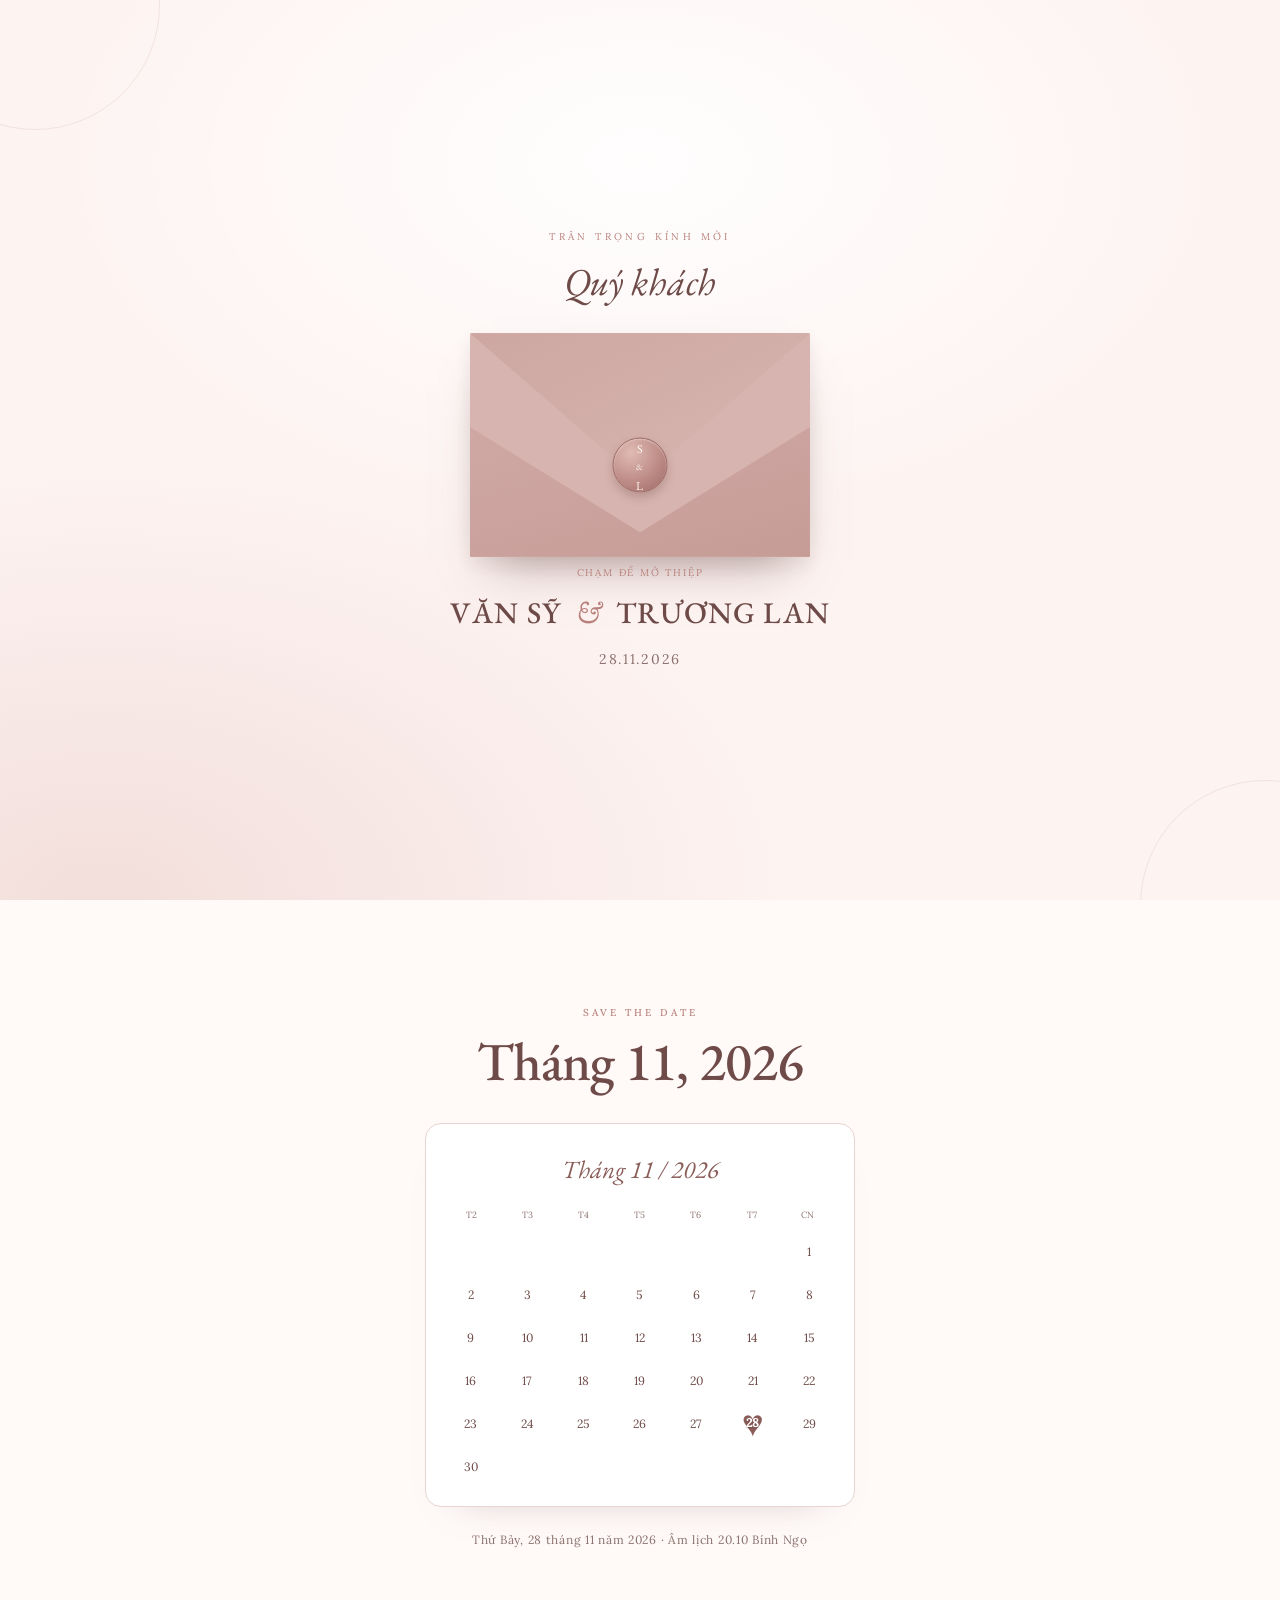
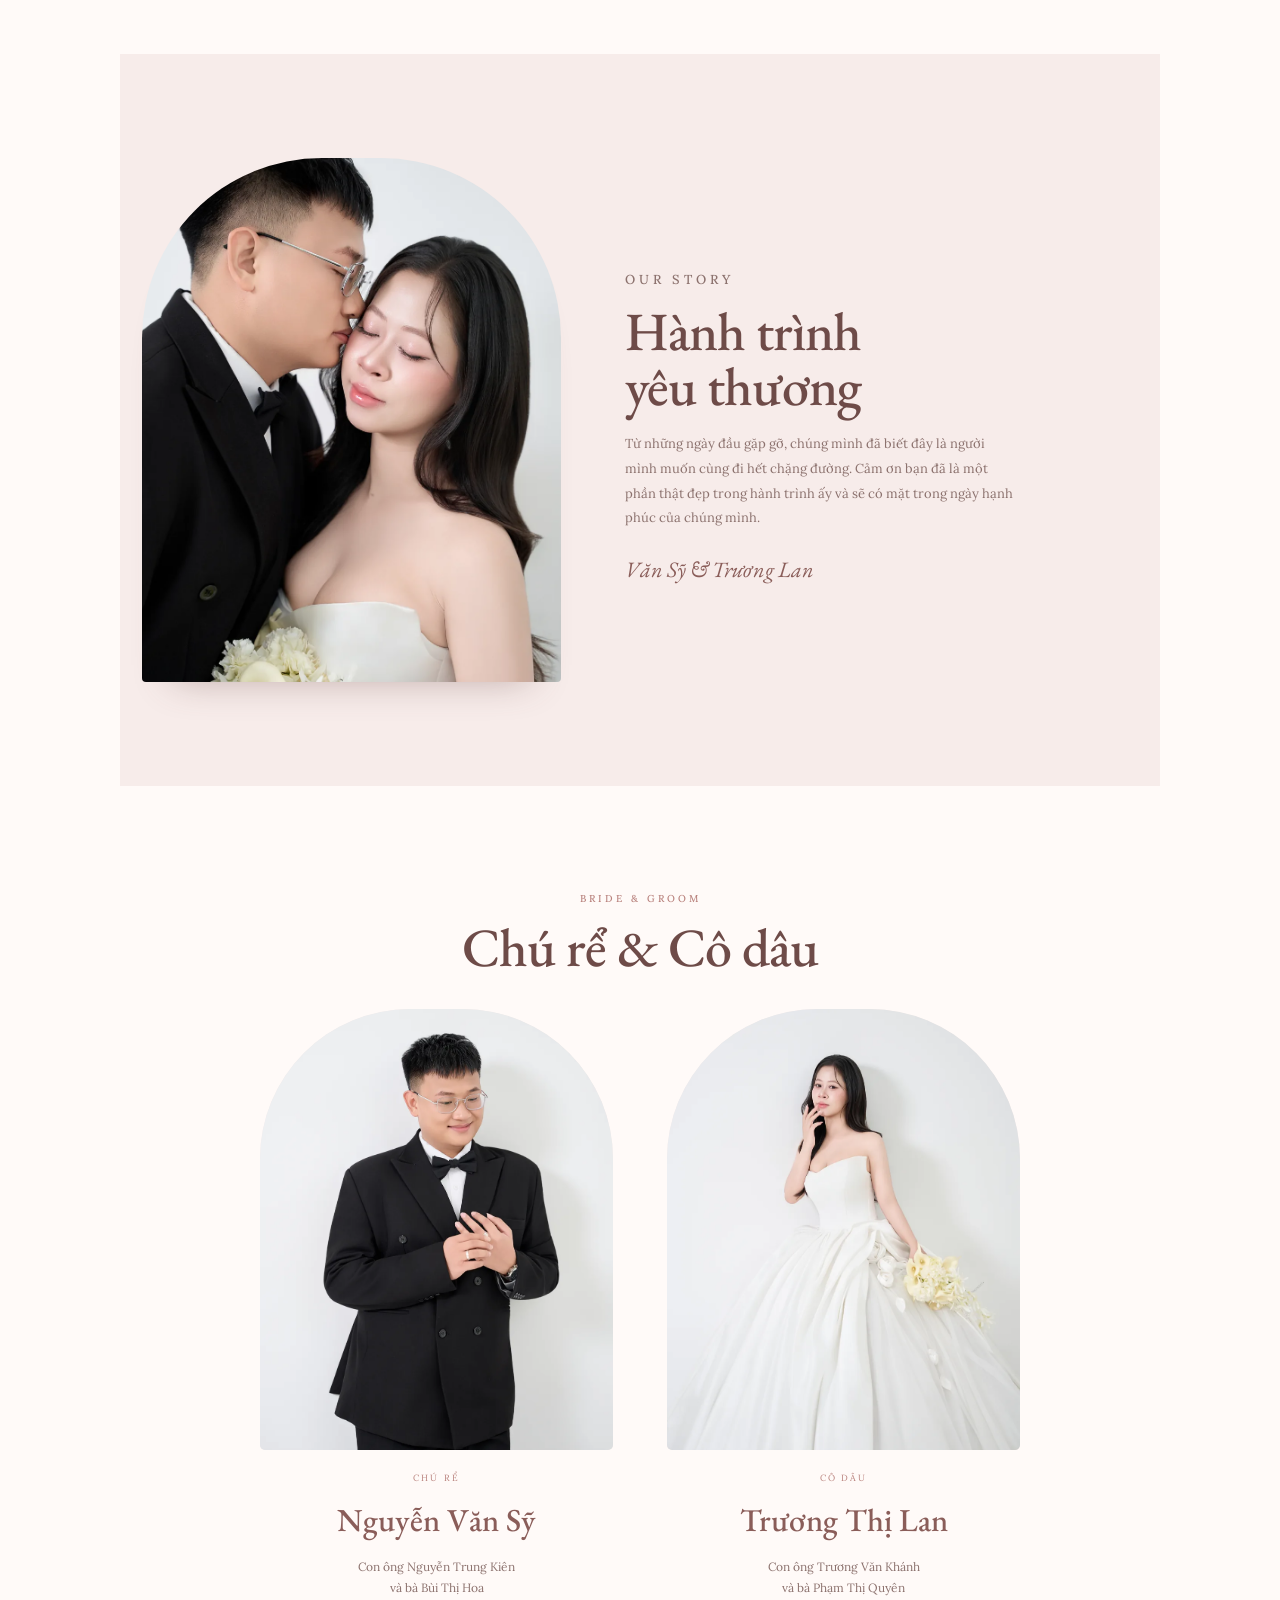
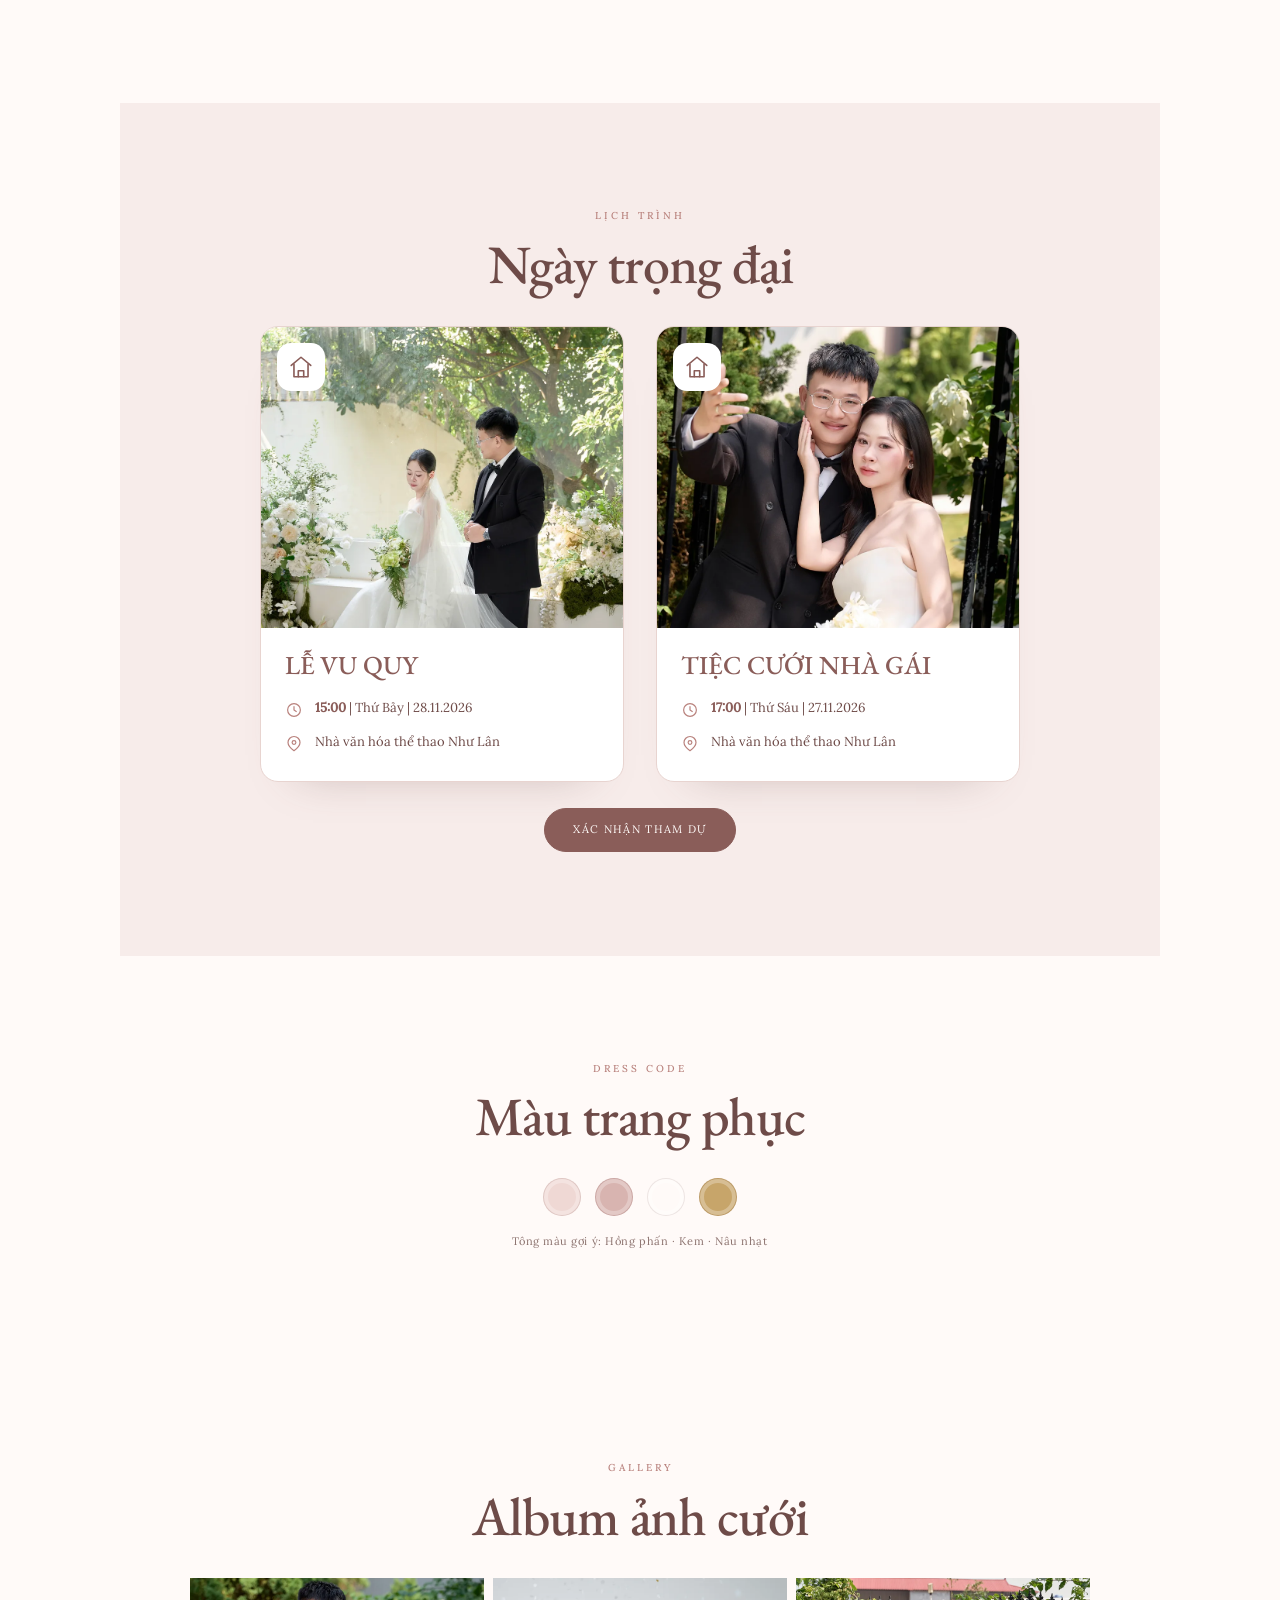
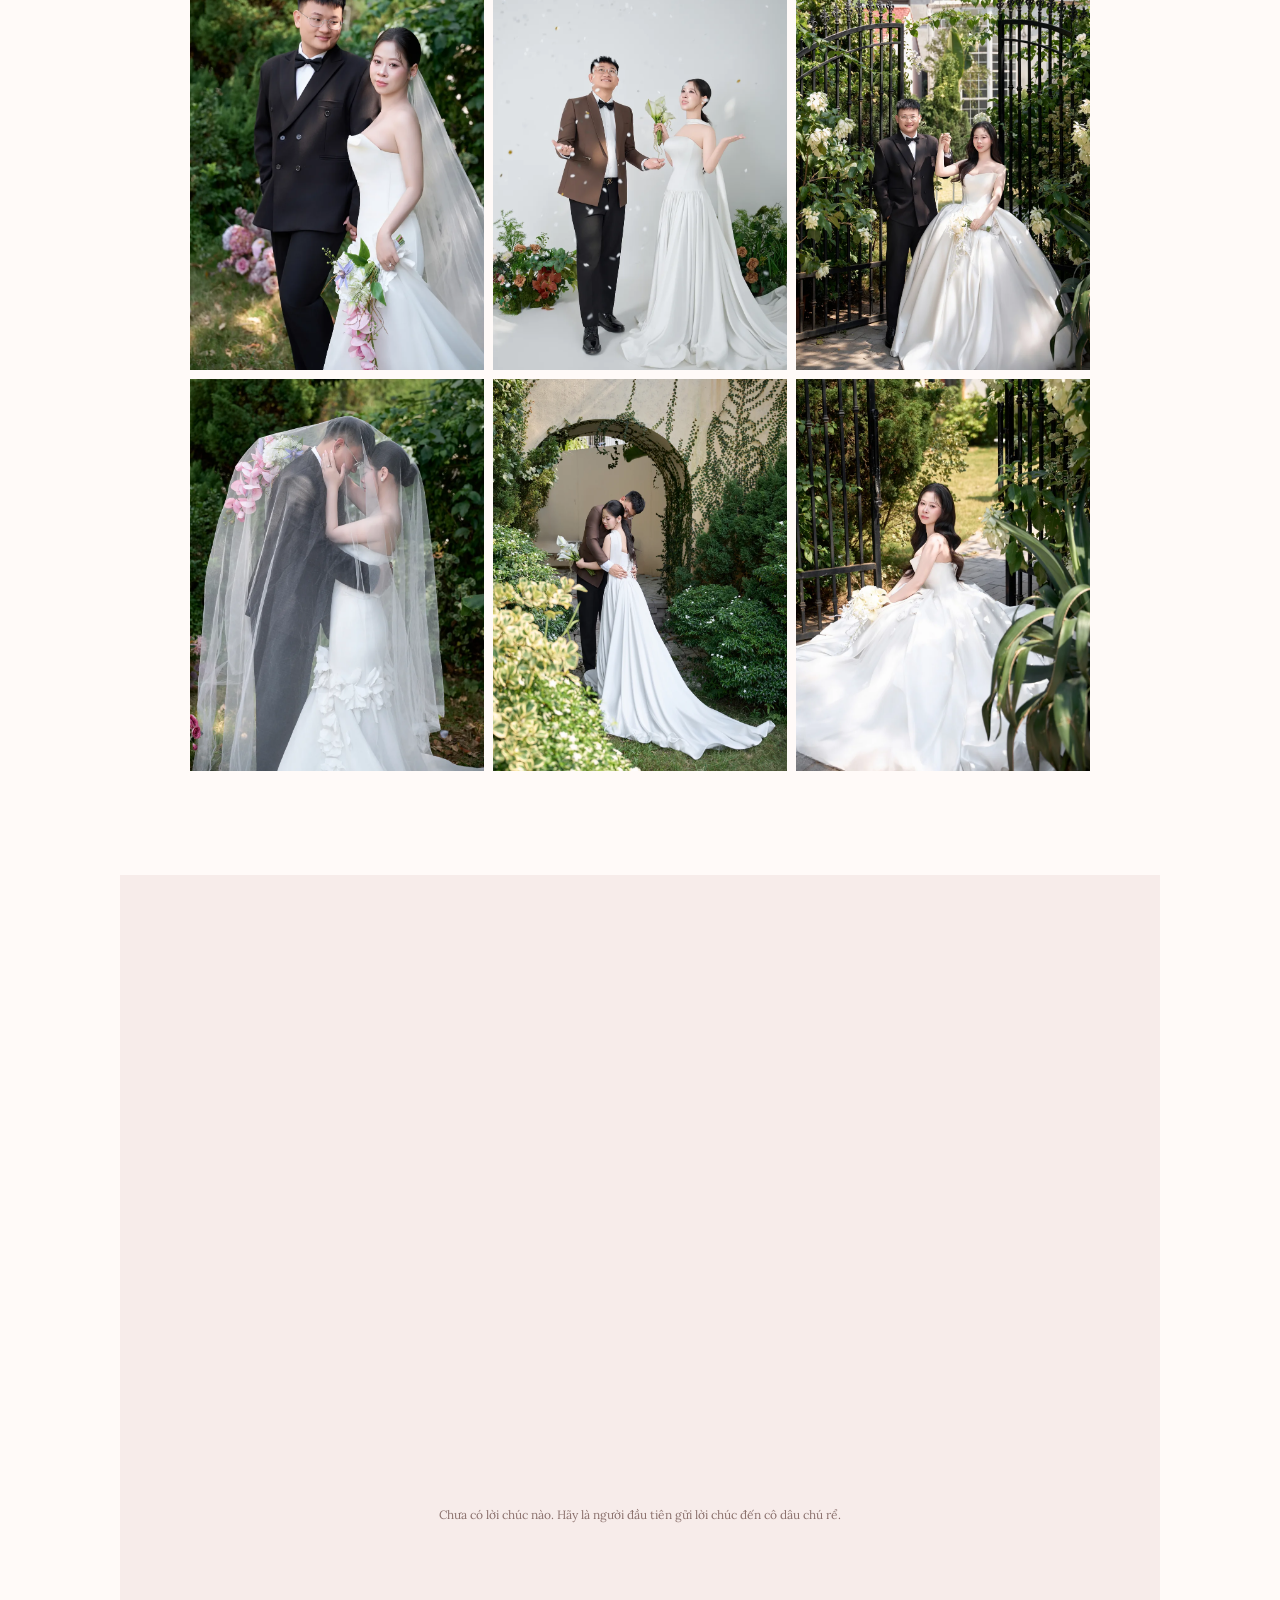
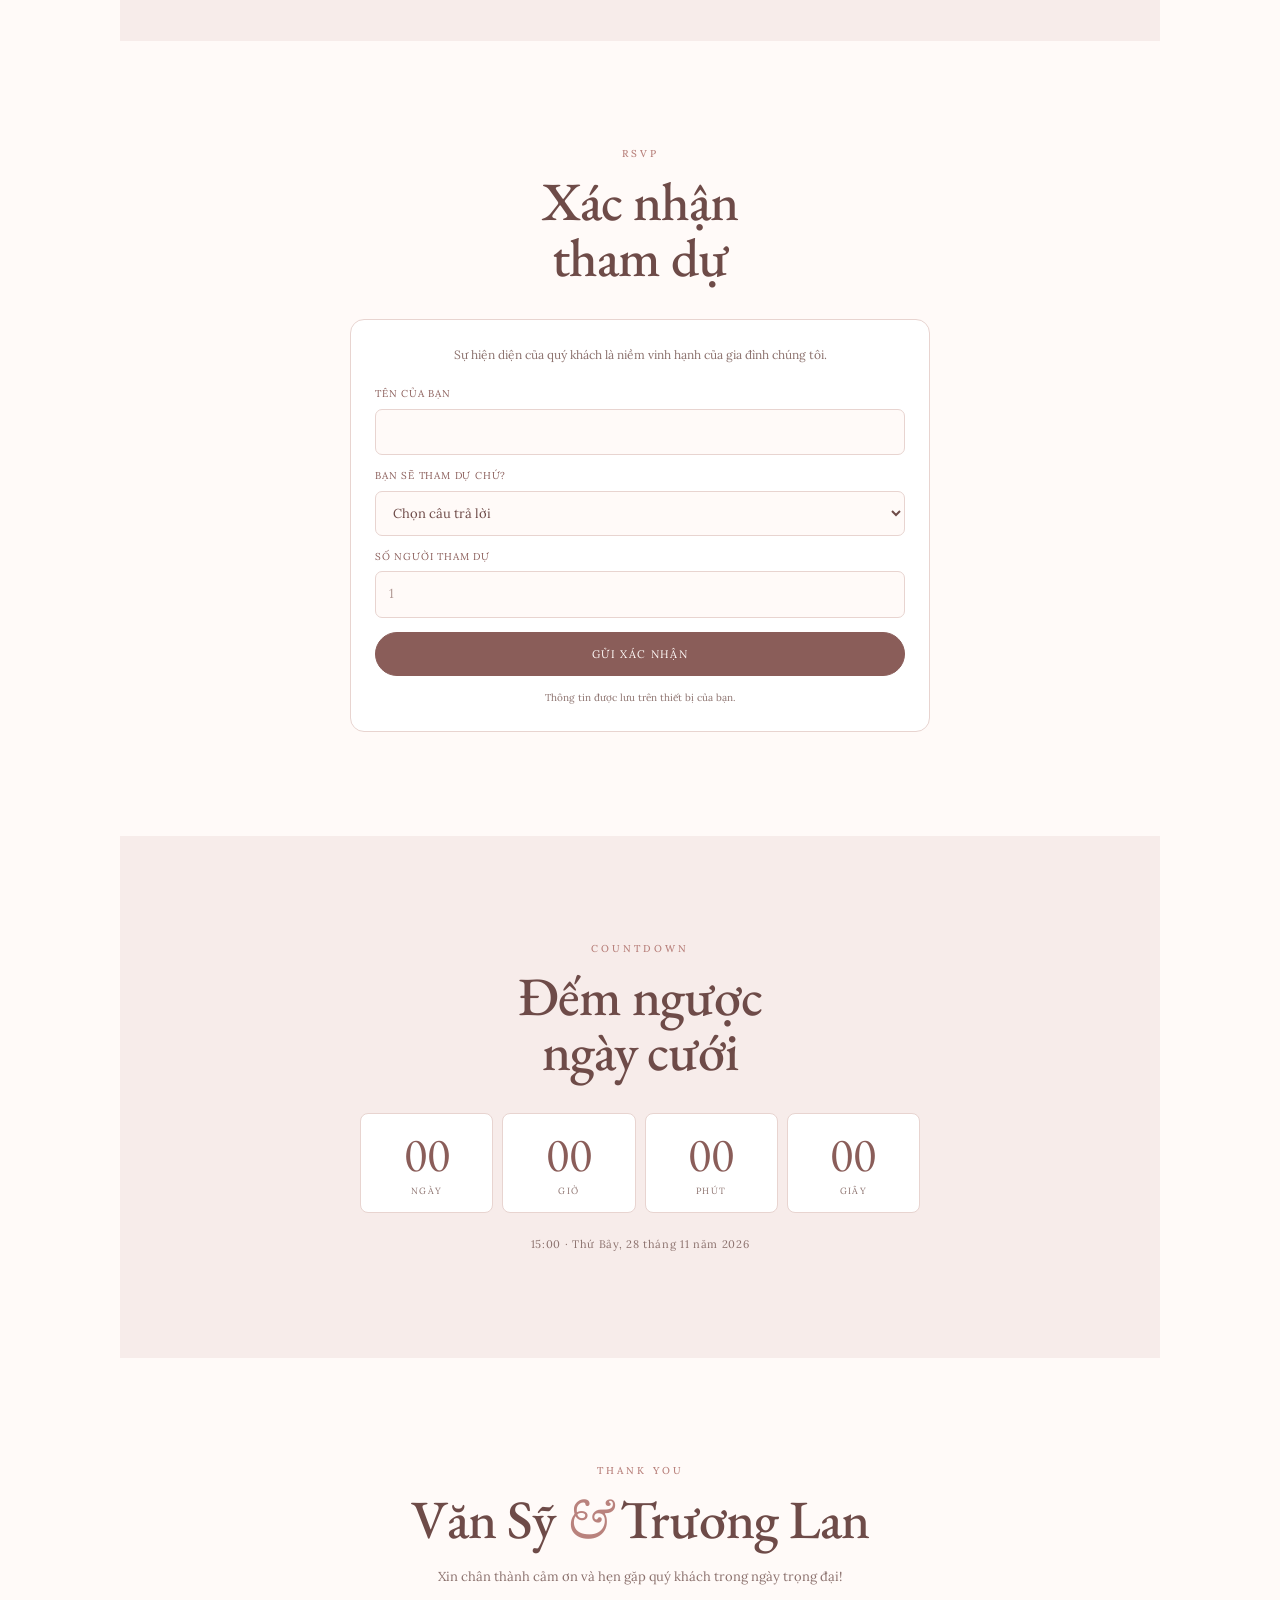
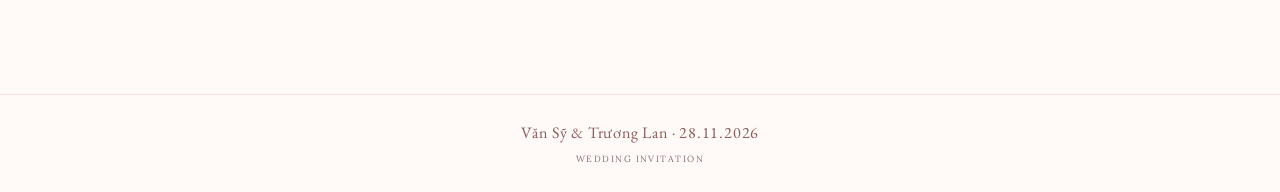
==== nha-gai.html @ a29594e5 "Add dual invitations, guest link generator, and sheet backend" ====
﻿<!DOCTYPE html>
<html lang="vi" class="is-locked">
<head>
  <meta charset="utf-8">
  <meta name="viewport" content="width=device-width, initial-scale=1, viewport-fit=cover">
  <title>Văn Sỹ &amp; Trương Lan · 28.11.2026</title>
  <meta name="description" content="Trân trọng kính mời quý khách đến chung vui trong ngày trọng đại của Nguyễn Văn Sỹ và Trương Thị Lan · 28.11.2026.">
  <meta name="theme-color" content="#b9827d">
  <meta property="og:type" content="website">
  <meta property="og:locale" content="vi_VN">
  <meta property="og:title" content="Văn Sỹ &amp; Trương Lan · 28.11.2026">
  <meta property="og:description" content="Trân trọng kính mời quý khách đến chung vui trong ngày lễ vu quy của chúng tôi.">
  <meta property="og:image" content="assets/img/og.jpg">
  <meta property="og:image:width" content="1200">
  <meta property="og:image:height" content="630">
  <meta name="twitter:card" content="summary_large_image">
  <link rel="icon" href="data:image/svg+xml,%3Csvg xmlns='http://www.w3.org/2000/svg' viewBox='0 0 32 32'%3E%3Crect width='32' height='32' rx='16' fill='%23b9827d'/%3E%3Ctext x='16' y='21' font-family='Georgia,serif' font-size='11' letter-spacing='.5' fill='%23fffaf8' text-anchor='middle'%3ESL%3C/text%3E%3C/svg%3E">
  <link rel="preload" href="assets/fonts/ebgaramond-500-normal-viet.woff2" as="font" type="font/woff2" crossorigin>
  <link rel="preload" href="assets/fonts/lora-400-normal-viet.woff2" as="font" type="font/woff2" crossorigin>
  <link rel="stylesheet" href="assets/fonts/fonts.css">
  <link rel="stylesheet" href="assets/css/style.css">
  <script src="assets/js/config.js" defer></script>
  <script src="assets/js/main.js" defer></script>
</head>
<body data-side="nha-gai">
  <div class="cover" id="cover">
    <div class="cover__inner">
      <p class="cover__eyebrow">TRÂN TRỌNG KÍNH MỜI</p>
      <p class="cover__guest" id="coverGuest">Quý khách</p>

      <button class="envelope" id="openInvitation" type="button" aria-label="Mở thiệp cưới">
        <span class="envelope__paper"></span>
        <span class="envelope__flap"></span>
        <span class="envelope__pocket"></span>
        <span class="envelope__seal">S <i>&amp;</i> L</span>
        <span class="envelope__hint">Chạm để mở thiệp</span>
      </button>

      <p class="cover__names">Văn Sỹ <span>&amp;</span> Trương Lan</p>
      <p class="cover__date">28.11.2026</p>
    </div>
  </div>

  <div class="page" id="page" inert>
    <main id="main" class="invite" tabindex="-1">

      <section class="hero" id="top">
        <img class="hero__image" src="assets/img/p05.webp" alt="Ảnh cưới Văn Sỹ và Trương Lan" width="933" height="1400">
        <div class="hero__shade"></div>
        <div class="hero__content reveal">
          <p class="eyebrow eyebrow--light">WEDDING INVITATION</p>
          <h1>Văn Sỹ<br><span>&amp;</span><br>Trương Lan</h1>
          <p class="hero__date">28 · 11 · 2026</p>
          <p class="hero__place">Việt Nam</p>
        </div>
        <a class="hero__scroll" href="#save-date" aria-label="Cuộn xuống">
          <span></span>
        </a>
      </section>

      <section class="save-date section" id="save-date">
        <div class="section__head reveal">
          <p class="eyebrow">SAVE THE DATE</p>
          <h2>Tháng 11, 2026</h2>
        </div>
        <div class="calendar reveal" id="calendar" aria-label="Lịch tháng 11 năm 2026"></div>
        <p class="save-date__line reveal">Thứ Bảy, 28 tháng 11 năm 2026 · Âm lịch 20.10 Bính Ngọ</p>
      </section>

      <section class="story section" id="story">
        <div class="story__grid">
          <figure class="story__media reveal">
            <img src="assets/img/p20.webp" alt="Ảnh cưới Văn Sỹ và Trương Lan" width="933" height="1400" loading="lazy">
          </figure>
          <div class="story__copy reveal">
            <p class="eyebrow">OUR STORY</p>
            <h2>Hành trình<br>yêu thương</h2>
            <p>Từ những ngày đầu gặp gỡ, chúng mình đã biết đây là người mình muốn cùng đi hết chặng đường. Cảm ơn bạn đã là một phần thật đẹp trong hành trình ấy và sẽ có mặt trong ngày hạnh phúc của chúng mình.</p>
            <p class="signature">Văn Sỹ &amp; Trương Lan</p>
          </div>
        </div>
      </section>

      <section class="couple section" id="couple">
        <div class="section__head reveal">
          <p class="eyebrow">BRIDE &amp; GROOM</p>
          <h2>Chú rể &amp; Cô dâu</h2>
        </div>
        <div class="couple__grid">
          <article class="couple__card reveal">
            <div class="couple__photo">
              <img src="assets/img/p10.webp" alt="Chú rể Nguyễn Văn Sỹ" width="933" height="1400" loading="lazy">
            </div>
            <p class="role">CHÚ RỂ</p>
            <h3>Nguyễn Văn Sỹ</h3>
            <p>Con ông Nguyễn Trung Kiên<br>và bà Bùi Thị Hoa</p>
          </article>
          <article class="couple__card reveal">
            <div class="couple__photo">
              <img src="assets/img/p11.webp" alt="Cô dâu Trương Thị Lan" width="933" height="1400" loading="lazy">
            </div>
            <p class="role">CÔ DÂU</p>
            <h3>Trương Thị Lan</h3>
            <p>Con ông Trương Văn Khánh<br>và bà Phạm Thị Quyên</p>
          </article>
        </div>
      </section>

      <section class="event section" id="event">
        <div class="section__head reveal">
          <p class="eyebrow">LỊCH TRÌNH</p>
          <h2>Ngày trọng đại</h2>
        </div>
        <div class="event__grid">
          <article class="event__card reveal">
            <div class="event__media">
              <img src="assets/img/p29.webp" alt="Văn Sỹ và Trương Lan" width="933" height="1400" loading="lazy">
              <span class="event__icon" aria-hidden="true">
                <svg viewBox="0 0 24 24" fill="none" stroke="currentColor" stroke-width="1.5" stroke-linecap="round" stroke-linejoin="round">
                  <path d="M3 10.5 12 3l9 7.5"></path>
                  <path d="M5.5 9.5V21h13V9.5"></path>
                  <path d="M9.5 21v-5.5h5V21"></path>
                </svg>
              </span>
            </div>
            <div class="event__body">
              <h3 class="event__title">Lễ vu quy</h3>
              <ul class="event__meta">
                <li>
                  <span class="event__meta-icon" aria-hidden="true">
                    <svg viewBox="0 0 24 24" fill="none" stroke="currentColor" stroke-width="1.6" stroke-linecap="round" stroke-linejoin="round">
                      <circle cx="12" cy="12" r="8.5"></circle>
                      <path d="M12 7.5V12l3 2"></path>
                    </svg>
                  </span>
                  <span><strong>15:00</strong> | Thứ Bảy | 28.11.2026</span>
                </li>
                <li>
                  <span class="event__meta-icon" aria-hidden="true">
                    <svg viewBox="0 0 24 24" fill="none" stroke="currentColor" stroke-width="1.6" stroke-linecap="round" stroke-linejoin="round">
                      <path d="M20 10c0 5-8 11-8 11S4 15 4 10a8 8 0 1 1 16 0Z"></path>
                      <circle cx="12" cy="10" r="2.5"></circle>
                    </svg>
                  </span>
                  <span>Nhà văn hóa thể thao Như Lân</span>
                </li>
              </ul>
            </div>
          </article>

          <article class="event__card reveal">
            <div class="event__media">
              <img src="assets/img/p07.webp" alt="Văn Sỹ và Trương Lan" width="933" height="1400" loading="lazy">
              <span class="event__icon" aria-hidden="true">
                <svg viewBox="0 0 24 24" fill="none" stroke="currentColor" stroke-width="1.5" stroke-linecap="round" stroke-linejoin="round">
                  <path d="M3 10.5 12 3l9 7.5"></path>
                  <path d="M5.5 9.5V21h13V9.5"></path>
                  <path d="M9.5 21v-5.5h5V21"></path>
                </svg>
              </span>
            </div>
            <div class="event__body">
              <h3 class="event__title">Tiệc cưới nhà gái</h3>
              <ul class="event__meta">
                <li>
                  <span class="event__meta-icon" aria-hidden="true">
                    <svg viewBox="0 0 24 24" fill="none" stroke="currentColor" stroke-width="1.6" stroke-linecap="round" stroke-linejoin="round">
                      <circle cx="12" cy="12" r="8.5"></circle>
                      <path d="M12 7.5V12l3 2"></path>
                    </svg>
                  </span>
                  <span><strong>17:00</strong> | Thứ Sáu | 27.11.2026</span>
                </li>
                <li>
                  <span class="event__meta-icon" aria-hidden="true">
                    <svg viewBox="0 0 24 24" fill="none" stroke="currentColor" stroke-width="1.6" stroke-linecap="round" stroke-linejoin="round">
                      <path d="M20 10c0 5-8 11-8 11S4 15 4 10a8 8 0 1 1 16 0Z"></path>
                      <circle cx="12" cy="10" r="2.5"></circle>
                    </svg>
                  </span>
                  <span>Nhà văn hóa thể thao Như Lân</span>
                </li>
              </ul>
            </div>
          </article>
        </div>
        <a class="btn reveal" href="#rsvp">Xác nhận tham dự</a>
      </section>

      <section class="dress section" id="dress">
        <div class="section__head reveal">
          <p class="eyebrow">DRESS CODE</p>
          <h2>Màu trang phục</h2>
        </div>
        <div class="dress__palette reveal">
          <span style="--swatch:#efd8d4"></span>
          <span style="--swatch:#d8b4b0"></span>
          <span style="--swatch:#fffaf8"></span>
          <span style="--swatch:#c7a56a"></span>
        </div>
        <p class="dress__note reveal">Tông màu gợi ý: Hồng phấn · Kem · Nâu nhạt</p>
      </section>

      <section class="album section" id="album">
        <div class="section__head reveal">
          <p class="eyebrow">GALLERY</p>
          <h2>Album ảnh cưới</h2>
        </div>
        <div class="album__grid">
          <button class="album__item reveal" type="button" data-photo="0" aria-label="Xem ảnh 1">
            <img src="assets/img/p21.webp" alt="Ảnh cưới Văn Sỹ và Trương Lan" width="933" height="1400" loading="lazy">
          </button>
          <button class="album__item reveal" type="button" data-photo="1" aria-label="Xem ảnh 2">
            <img src="assets/img/p40.webp" alt="Ảnh cưới Văn Sỹ và Trương Lan" width="933" height="1400" loading="lazy">
          </button>
          <button class="album__item reveal" type="button" data-photo="2" aria-label="Xem ảnh 3">
            <img src="assets/img/p03.webp" alt="Ảnh cưới Văn Sỹ và Trương Lan" width="933" height="1400" loading="lazy">
          </button>
          <button class="album__item reveal" type="button" data-photo="3" aria-label="Xem ảnh 4">
            <img src="assets/img/p25.webp" alt="Ảnh cưới Văn Sỹ và Trương Lan" width="933" height="1400" loading="lazy">
          </button>
          <button class="album__item reveal" type="button" data-photo="4" aria-label="Xem ảnh 5">
            <img src="assets/img/p31.webp" alt="Ảnh cưới Văn Sỹ và Trương Lan" width="933" height="1400" loading="lazy">
          </button>
          <button class="album__item reveal" type="button" data-photo="5" aria-label="Xem ảnh 6">
            <img src="assets/img/p08.webp" alt="Ảnh cưới Văn Sỹ và Trương Lan" width="933" height="1400" loading="lazy">
          </button>
        </div>
      </section>

      <section class="wishes section" id="guestbook">
        <div class="section__head reveal">
          <p class="eyebrow">WISHES</p>
          <h2>Những lời chúc<br>tốt đẹp</h2>
        </div>
        <div class="wishes__card reveal">
          <form class="form" id="wishForm" novalidate>
            <label class="visually-hidden" for="wishName">Tên của bạn</label>
            <input class="input" id="wishName" name="name" type="text" placeholder="Tên của bạn" maxlength="40" autocomplete="name" required>
            <label class="visually-hidden" for="wishText">Lời chúc</label>
            <textarea class="input textarea" id="wishText" name="wish" placeholder="Gửi lời chúc đến cô dâu chú rể..." maxlength="300" required></textarea>
            <button class="btn btn--full" type="submit">Gửi lời chúc</button>
          </form>
          <p class="form-note" id="wishNote">Lời chúc được lưu trên thiết bị của bạn.</p>
        </div>
        <div class="wishes__list" id="wishes" aria-live="polite"></div>
      </section>

      <section class="rsvp section" id="rsvp">
        <div class="section__head reveal">
          <p class="eyebrow">RSVP</p>
          <h2>Xác nhận<br>tham dự</h2>
        </div>
        <div class="rsvp__card reveal">
          <p class="rsvp__intro">Sự hiện diện của quý khách là niềm vinh hạnh của gia đình chúng tôi.</p>
          <form class="form" id="rsvpForm" novalidate>
            <label class="field">
              <span>Tên của bạn</span>
              <input class="input" id="rsvpName" name="name" type="text" maxlength="40" autocomplete="name" required>
            </label>
            <label class="field">
              <span>Bạn sẽ tham dự chứ?</span>
              <select class="input" id="rsvpAttend" name="attend" required>
                <option value="">Chọn câu trả lời</option>
                <option value="yes">Chắc chắn rồi, mình sẽ đến</option>
                <option value="maybe">Mình sẽ cố gắng sắp xếp</option>
                <option value="no">Rất tiếc, mình không thể tham dự</option>
              </select>
            </label>
            <label class="field">
              <span>Số người tham dự</span>
              <input class="input" id="rsvpCount" name="count" type="number" min="1" max="10" inputmode="numeric" placeholder="1">
            </label>
            <button class="btn btn--full" type="submit">Gửi xác nhận</button>
          </form>
          <p class="form-note" id="rsvpNote">Thông tin được lưu trên thiết bị của bạn.</p>
        </div>
      </section>

      <section class="countdown section" id="countdown">
        <div class="section__head reveal">
          <p class="eyebrow">COUNTDOWN</p>
          <h2>Đếm ngược<br>ngày cưới</h2>
        </div>
        <div class="countdown__grid reveal" id="countdownGrid" role="timer" aria-live="polite">
          <div><strong id="cdDays">00</strong><span>Ngày</span></div>
          <div><strong id="cdHours">00</strong><span>Giờ</span></div>
          <div><strong id="cdMinutes">00</strong><span>Phút</span></div>
          <div><strong id="cdSeconds">00</strong><span>Giây</span></div>
        </div>
        <p class="countdown__date reveal">15:00 · Thứ Bảy, 28 tháng 11 năm 2026</p>
      </section>

      <section class="thanks section">
        <p class="eyebrow reveal">THANK YOU</p>
        <h2 class="reveal">Văn Sỹ <span>&amp;</span> Trương Lan</h2>
        <p class="reveal">Xin chân thành cảm ơn và hẹn gặp quý khách trong ngày trọng đại!</p>
      </section>

      <footer class="footer">
        <p>Văn Sỹ &amp; Trương Lan · 28.11.2026</p>
        <p class="footer__small">Wedding Invitation</p>
      </footer>
    </main>
  </div>

  <div class="lightbox" id="lightbox" hidden>
    <div class="lightbox__scrim" data-close-lightbox></div>
    <div class="lightbox__content" role="dialog" aria-modal="true" aria-label="Xem ảnh cưới">
      <div class="lightbox__bar">
        <p id="lbCount">1 / 40</p>
        <button class="icon-btn icon-btn--light" id="lbClose" type="button" aria-label="Đóng">×</button>
      </div>
      <img class="lightbox__img" id="lbImg" src="" alt="">
      <button class="lightbox__nav lightbox__nav--prev" id="lbPrev" type="button" aria-label="Ảnh trước">‹</button>
      <button class="lightbox__nav lightbox__nav--next" id="lbNext" type="button" aria-label="Ảnh sau">›</button>
    </div>
  </div>

  <div class="toast" id="toast" role="status" aria-live="polite"></div>
</body>
</html>
---- assets/fonts/fonts.css ----
﻿@font-face{font-family:'EB Garamond';font-style:italic;font-weight:400;font-display:swap;src:url('../fonts/ebgaramond-400-italic-viet.woff2') format('woff2');unicode-range:U+0102-0103, U+0110-0111, U+0128-0129, U+0168-0169, U+01A0-01A1, U+01AF-01B0, U+0300-0301, U+0303-0304, U+0308-0309, U+0323, U+0329, U+1EA0-1EF9, U+20AB;}
@font-face{font-family:'EB Garamond';font-style:italic;font-weight:400;font-display:swap;src:url('../fonts/ebgaramond-400-italic-latin.woff2') format('woff2');unicode-range:U+0000-00FF, U+0131, U+0152-0153, U+02BB-02BC, U+02C6, U+02DA, U+02DC, U+0304, U+0308, U+0329, U+2000-206F, U+20AC, U+2122, U+2191, U+2193, U+2212, U+2215, U+FEFF, U+FFFD;}
@font-face{font-family:'EB Garamond';font-style:normal;font-weight:400;font-display:swap;src:url('../fonts/ebgaramond-400-normal-viet.woff2') format('woff2');unicode-range:U+0102-0103, U+0110-0111, U+0128-0129, U+0168-0169, U+01A0-01A1, U+01AF-01B0, U+0300-0301, U+0303-0304, U+0308-0309, U+0323, U+0329, U+1EA0-1EF9, U+20AB;}
@font-face{font-family:'EB Garamond';font-style:normal;font-weight:400;font-display:swap;src:url('../fonts/ebgaramond-400-normal-latin.woff2') format('woff2');unicode-range:U+0000-00FF, U+0131, U+0152-0153, U+02BB-02BC, U+02C6, U+02DA, U+02DC, U+0304, U+0308, U+0329, U+2000-206F, U+20AC, U+2122, U+2191, U+2193, U+2212, U+2215, U+FEFF, U+FFFD;}
@font-face{font-family:'EB Garamond';font-style:normal;font-weight:500;font-display:swap;src:url('../fonts/ebgaramond-500-normal-viet.woff2') format('woff2');unicode-range:U+0102-0103, U+0110-0111, U+0128-0129, U+0168-0169, U+01A0-01A1, U+01AF-01B0, U+0300-0301, U+0303-0304, U+0308-0309, U+0323, U+0329, U+1EA0-1EF9, U+20AB;}
@font-face{font-family:'EB Garamond';font-style:normal;font-weight:500;font-display:swap;src:url('../fonts/ebgaramond-500-normal-latin.woff2') format('woff2');unicode-range:U+0000-00FF, U+0131, U+0152-0153, U+02BB-02BC, U+02C6, U+02DA, U+02DC, U+0304, U+0308, U+0329, U+2000-206F, U+20AC, U+2122, U+2191, U+2193, U+2212, U+2215, U+FEFF, U+FFFD;}
@font-face{font-family:'EB Garamond';font-style:normal;font-weight:600;font-display:swap;src:url('../fonts/ebgaramond-600-normal-viet.woff2') format('woff2');unicode-range:U+0102-0103, U+0110-0111, U+0128-0129, U+0168-0169, U+01A0-01A1, U+01AF-01B0, U+0300-0301, U+0303-0304, U+0308-0309, U+0323, U+0329, U+1EA0-1EF9, U+20AB;}
@font-face{font-family:'EB Garamond';font-style:normal;font-weight:600;font-display:swap;src:url('../fonts/ebgaramond-600-normal-latin.woff2') format('woff2');unicode-range:U+0000-00FF, U+0131, U+0152-0153, U+02BB-02BC, U+02C6, U+02DA, U+02DC, U+0304, U+0308, U+0329, U+2000-206F, U+20AC, U+2122, U+2191, U+2193, U+2212, U+2215, U+FEFF, U+FFFD;}
@font-face{font-family:'Lora';font-style:italic;font-weight:400;font-display:swap;src:url('../fonts/lora-400-italic-viet.woff2') format('woff2');unicode-range:U+0102-0103, U+0110-0111, U+0128-0129, U+0168-0169, U+01A0-01A1, U+01AF-01B0, U+0300-0301, U+0303-0304, U+0308-0309, U+0323, U+0329, U+1EA0-1EF9, U+20AB;}
@font-face{font-family:'Lora';font-style:italic;font-weight:400;font-display:swap;src:url('../fonts/lora-400-italic-latin.woff2') format('woff2');unicode-range:U+0000-00FF, U+0131, U+0152-0153, U+02BB-02BC, U+02C6, U+02DA, U+02DC, U+0304, U+0308, U+0329, U+2000-206F, U+20AC, U+2122, U+2191, U+2193, U+2212, U+2215, U+FEFF, U+FFFD;}
@font-face{font-family:'Lora';font-style:normal;font-weight:400;font-display:swap;src:url('../fonts/lora-400-normal-viet.woff2') format('woff2');unicode-range:U+0102-0103, U+0110-0111, U+0128-0129, U+0168-0169, U+01A0-01A1, U+01AF-01B0, U+0300-0301, U+0303-0304, U+0308-0309, U+0323, U+0329, U+1EA0-1EF9, U+20AB;}
@font-face{font-family:'Lora';font-style:normal;font-weight:400;font-display:swap;src:url('../fonts/lora-400-normal-latin.woff2') format('woff2');unicode-range:U+0000-00FF, U+0131, U+0152-0153, U+02BB-02BC, U+02C6, U+02DA, U+02DC, U+0304, U+0308, U+0329, U+2000-206F, U+20AC, U+2122, U+2191, U+2193, U+2212, U+2215, U+FEFF, U+FFFD;}
@font-face{font-family:'Lora';font-style:normal;font-weight:500;font-display:swap;src:url('../fonts/lora-500-normal-viet.woff2') format('woff2');unicode-range:U+0102-0103, U+0110-0111, U+0128-0129, U+0168-0169, U+01A0-01A1, U+01AF-01B0, U+0300-0301, U+0303-0304, U+0308-0309, U+0323, U+0329, U+1EA0-1EF9, U+20AB;}
@font-face{font-family:'Lora';font-style:normal;font-weight:500;font-display:swap;src:url('../fonts/lora-500-normal-latin.woff2') format('woff2');unicode-range:U+0000-00FF, U+0131, U+0152-0153, U+02BB-02BC, U+02C6, U+02DA, U+02DC, U+0304, U+0308, U+0329, U+2000-206F, U+20AC, U+2122, U+2191, U+2193, U+2212, U+2215, U+FEFF, U+FFFD;}

@font-face{font-family:'Viaoda Libre';font-style:normal;font-weight:400;font-display:swap;src:url('../fonts/viaodalibre-400-normal-viet.woff2') format('woff2');unicode-range:U+0102-0103, U+0110-0111, U+0128-0129, U+0168-0169, U+01A0-01A1, U+01AF-01B0, U+0300-0301, U+0303-0304, U+0308-0309, U+0323, U+0329, U+1EA0-1EF9, U+20AB;}
@font-face{font-family:'Viaoda Libre';font-style:normal;font-weight:400;font-display:swap;src:url('../fonts/viaodalibre-400-normal-latin.woff2') format('woff2');unicode-range:U+0000-00FF, U+0131, U+0152-0153, U+02BB-02BC, U+02C6, U+02DA, U+02DC, U+0304, U+0308, U+0329, U+2000-206F, U+20AC, U+2122, U+2191, U+2193, U+2212, U+2215, U+FEFF, U+FFFD;}
---- assets/css/style.css ----
:root {
  --rose: #b9827d;
  --rose-mid: #cda6a1;
  --rose-deep: #8a5d59;
  --rose-dark: #6e4b48;
  --blush: #f7ecea;
  --blush-deep: #efd8d4;
  --cream: #fffaf8;
  --white: #ffffff;
  --line: #e8d4d0;
  --line-soft: #f1e2df;
  --gold: #c7a56a;
  --muted: #8c726e;
  --font-display: "EB Garamond", "Times New Roman", serif;
  --font-body: "Lora", "Times New Roman", serif;
  --font-script: "Viaoda Libre", "EB Garamond", serif;
  --ease: cubic-bezier(0.22, 0.61, 0.36, 1);
}

*,
*::before,
*::after {
  box-sizing: border-box;
}

[hidden] {
  display: none !important;
}

html {
  -webkit-text-size-adjust: 100%;
  scroll-behavior: smooth;
}

html.is-locked {
  overflow: hidden;
}

body {
  margin: 0;
  overflow-x: hidden;
  color: var(--rose-dark);
  font-family: var(--font-body);
  font-size: 14px;
  line-height: 1.75;
  background: var(--cream);
  -webkit-font-smoothing: antialiased;
  text-rendering: optimizeLegibility;
}

img {
  display: block;
  max-width: 100%;
}

button,
input,
select,
textarea {
  font: inherit;
  color: inherit;
}

button {
  cursor: pointer;
}

p {
  margin: 0;
}

a {
  color: inherit;
  text-decoration: none;
}

.visually-hidden {
  position: absolute !important;
  width: 1px;
  height: 1px;
  padding: 0;
  margin: -1px;
  overflow: hidden;
  clip: rect(0 0 0 0);
  clip-path: inset(50%);
  white-space: nowrap;
  border: 0;
}

.cover {
  position: fixed;
  inset: 0;
  z-index: 100;
  display: flex;
  align-items: center;
  justify-content: center;
  padding: 28px 20px;
  overflow: auto;
  background:
    radial-gradient(80% 70% at 50% 18%, rgba(255, 255, 255, 0.9) 0%, rgba(255, 250, 248, 0) 62%),
    radial-gradient(90% 80% at 8% 100%, rgba(239, 216, 212, 0.75) 0%, rgba(239, 216, 212, 0) 60%),
    #fdf3f1;
  transition: opacity 0.75s var(--ease), visibility 0s linear 0.75s;
}

.cover::before,
.cover::after {
  content: "";
  position: absolute;
  width: 250px;
  height: 250px;
  border: 1px solid rgba(185, 130, 125, 0.16);
  border-radius: 50%;
  pointer-events: none;
}

.cover::before {
  top: -120px;
  left: -90px;
}

.cover::after {
  right: -110px;
  bottom: -130px;
}

.cover.is-open {
  opacity: 0;
  visibility: hidden;
  pointer-events: none;
}

.cover__inner {
  position: relative;
  z-index: 1;
  width: min(100%, 470px);
  text-align: center;
}

.cover__eyebrow {
  color: var(--rose);
  font-family: var(--font-body);
  font-size: 10px;
  letter-spacing: 0.34em;
  text-transform: uppercase;
}

.cover__guest {
  max-width: 330px;
  margin: 12px auto 0;
  color: var(--rose-dark);
  font-family: var(--font-display);
  font-size: clamp(28px, 7vw, 38px);
  font-style: italic;
  font-weight: 500;
  line-height: 1.25;
  overflow-wrap: anywhere;
  text-wrap: balance;
}

.envelope {
  position: relative;
  display: block;
  width: min(340px, 84vw);
  aspect-ratio: 1.52 / 1;
  margin: 28px auto 30px;
  padding: 0;
  background: none;
  border: 0;
}

.envelope__paper {
  position: absolute;
  inset: 0;
  border-radius: 2px;
  background: #d8b4b0;
  box-shadow:
    0 28px 45px -23px rgba(110, 75, 72, 0.5),
    0 8px 18px rgba(110, 75, 72, 0.1);
}

.envelope__paper::after {
  content: "";
  position: absolute;
  inset: 0;
  opacity: 0.38;
  background-image: radial-gradient(rgba(255, 255, 255, 0.34) 0.6px, transparent 0.6px);
  background-size: 4px 4px;
}

.envelope__flap {
  position: absolute;
  top: 0;
  left: 0;
  z-index: 2;
  width: 100%;
  height: 66%;
  background: linear-gradient(155deg, #cda6a1 0%, #d9b7b2 100%);
  clip-path: polygon(0 0, 100% 0, 50% 100%);
  filter: drop-shadow(0 1px 0 rgba(110, 75, 72, 0.12));
}

.envelope__pocket {
  position: absolute;
  inset: 0;
  z-index: 1;
  background: linear-gradient(165deg, #d4ada8, #c69c97);
  clip-path: polygon(0 100%, 0 42%, 50% 89%, 100% 42%, 100% 100%);
}

.envelope__seal {
  position: absolute;
  top: 59%;
  left: 50%;
  z-index: 3;
  display: grid;
  place-items: center;
  width: 55px;
  height: 55px;
  border: 1px solid #9f6d68;
  border-radius: 50%;
  color: #fff8f3;
  font-family: var(--font-display);
  font-size: 12px;
  letter-spacing: 0.02em;
  transform: translate(-50%, -50%);
  background: radial-gradient(circle at 33% 27%, #e0bbb5, #bc8984 58%, #9d6864);
  box-shadow:
    0 5px 10px rgba(90, 55, 52, 0.25),
    inset 0 1px 2px rgba(255, 255, 255, 0.42);
}

.envelope__seal i {
  margin: 0 2px;
  font-size: 9px;
  font-style: normal;
}

.envelope__hint {
  position: absolute;
  right: 0;
  bottom: -25px;
  left: 0;
  color: var(--rose);
  font-size: 10px;
  letter-spacing: 0.18em;
  text-transform: uppercase;
}

.envelope:hover .envelope__paper {
  transform: translateY(-2px);
}

.envelope:focus-visible {
  outline: 2px solid rgba(138, 93, 89, 0.45);
  outline-offset: 5px;
}

.envelope__paper {
  transition: transform 0.35s var(--ease);
}

.cover__names {
  color: var(--rose-dark);
  font-family: var(--font-display);
  font-size: clamp(22px, 5vw, 30px);
  font-weight: 500;
  letter-spacing: 0.04em;
  text-transform: uppercase;
}

.cover__names span {
  margin: 0 7px;
  color: var(--rose);
  font-style: italic;
}

.cover__date {
  margin-top: 8px;
  color: var(--muted);
  font-family: var(--font-body);
  font-size: 14px;
  letter-spacing: 0.12em;
}

.page {
  width: 100%;
}

.invite {
  width: 100%;
  overflow: clip;
}

.hero {
  position: relative;
  display: flex;
  min-height: 100svh;
  align-items: flex-end;
  justify-content: center;
  overflow: hidden;
  color: #fffaf8;
}

.hero__image {
  position: absolute;
  inset: 0;
  width: 100%;
  height: 100%;
  object-fit: cover;
  object-position: center 36%;
}

.hero__shade {
  position: absolute;
  inset: 0;
  background:
    linear-gradient(to bottom, rgba(58, 36, 34, 0.2) 0%, rgba(58, 36, 34, 0.06) 38%, rgba(58, 36, 34, 0.76) 100%),
    linear-gradient(to right, rgba(58, 36, 34, 0.22), rgba(58, 36, 34, 0));
}

.hero__content {
  position: relative;
  z-index: 2;
  width: 100%;
  padding: 22vh 22px 13vh;
  text-align: center;
  text-shadow: 0 2px 22px rgba(55, 31, 29, 0.34);
}

.eyebrow {
  color: var(--rose);
  font-family: var(--font-body);
  font-size: 10px;
  font-weight: 500;
  letter-spacing: 0.3em;
  text-transform: uppercase;
}

.eyebrow--light {
  color: #f2d9d5;
}

.hero h1 {
  margin: 18px 0 0;
  font-family: var(--font-display);
  font-size: clamp(55px, 14vw, 112px);
  font-weight: 500;
  line-height: 0.9;
  letter-spacing: -0.035em;
}

.hero h1 span {
  display: block;
  margin: 0.02em 0 0.08em;
  color: #f1d5d0;
  font-size: 0.46em;
  font-style: italic;
  font-weight: 400;
}

.hero__date {
  margin-top: 20px;
  font-family: var(--font-display);
  font-size: clamp(20px, 4.5vw, 28px);
  letter-spacing: 0.16em;
}

.hero__place {
  margin-top: 7px;
  color: #f1dcd8;
  font-size: 10px;
  letter-spacing: 0.26em;
  text-transform: uppercase;
}

.hero__scroll {
  position: absolute;
  bottom: 32px;
  left: 50%;
  z-index: 3;
  display: grid;
  width: 42px;
  height: 42px;
  place-items: center;
  border: 1px solid rgba(255, 250, 248, 0.55);
  border-radius: 50%;
  transform: translateX(-50%);
}

.hero__scroll span {
  display: block;
  width: 1px;
  height: 17px;
  background: #fffaf8;
  animation: scrollHint 2s var(--ease) infinite;
}

@keyframes scrollHint {
  0%,
  100% {
    opacity: 0.35;
    transform: translateY(-4px);
  }
  50% {
    opacity: 1;
    transform: translateY(4px);
  }
}

.section {
  max-width: 1040px;
  margin: 0 auto;
  padding: 86px 22px;
}

.section__head {
  margin-bottom: 34px;
  text-align: center;
}

.section h2,
.thanks h2 {
  margin: 12px 0 0;
  color: var(--rose-dark);
  font-family: var(--font-display);
  font-size: clamp(34px, 7vw, 54px);
  font-weight: 500;
  line-height: 1.02;
  letter-spacing: -0.02em;
}

.save-date {
  background: var(--cream);
  text-align: center;
}

.save-date__line {
  margin-top: 22px;
  color: var(--muted);
  font-size: 12px;
  letter-spacing: 0.06em;
}

.calendar {
  width: min(100%, 430px);
  margin: 0 auto;
  padding: 24px 18px 20px;
  text-align: center;
  background: #ffffff;
  border: 1px solid var(--line);
  border-radius: 16px;
  box-shadow: 0 22px 40px -34px rgba(110, 75, 72, 0.35);
}

.cal__title {
  margin-bottom: 16px;
  color: var(--rose-deep);
  font-family: var(--font-display);
  font-size: 25px;
  font-style: italic;
  font-weight: 500;
}

.cal__week,
.cal__grid {
  display: grid;
  grid-template-columns: repeat(7, 1fr);
}

.cal__week {
  margin-bottom: 8px;
  color: var(--muted);
  font-size: 9px;
  letter-spacing: 0.04em;
}

.cal__grid {
  gap: 3px;
}

.cal__cell {
  position: relative;
  display: grid;
  height: 40px;
  place-items: center;
  color: var(--rose-dark);
  font-family: var(--font-body);
  font-size: 12px;
}

.cal__cell--special {
  color: #ffffff;
  font-weight: 600;
}

.cal__heart {
  position: absolute;
  inset: 0;
  display: grid;
  place-items: center;
  color: var(--rose-deep);
  font-family: "Segoe UI Symbol", "Apple Symbols", serif;
  font-size: clamp(30px, 4.2vw, 37px);
  line-height: 1;
  pointer-events: none;
  z-index: 0;
}

.cal__cell--special b {
  position: relative;
  z-index: 1;
  color: #ffffff;
  font-size: 12px;
  font-weight: 700;
  line-height: 1;
  text-shadow: 0 1px 2px rgba(62, 32, 30, 0.3);
}

.story {
  background: var(--blush);
}

.story__grid {
  display: grid;
  grid-template-columns: 0.9fr 1.1fr;
  gap: clamp(26px, 6vw, 64px);
  align-items: center;
}

.story__media {
  margin: 0;
  overflow: hidden;
  border-radius: 180px 180px 4px 4px;
  box-shadow: 0 28px 38px -32px rgba(110, 75, 72, 0.45);
}

.story__media img {
  width: 100%;
  height: auto;
  aspect-ratio: 4 / 5;
  object-fit: cover;
  object-position: center 36%;
}

.story__copy h2 {
  margin-top: 12px;
}

.story__copy p {
  max-width: 390px;
  margin-top: 18px;
  color: var(--muted);
  font-size: 13px;
  line-height: 1.9;
}

.signature {
  color: var(--rose-deep) !important;
  font-family: var(--font-display);
  font-size: 22px !important;
  font-style: italic;
}

.couple {
  background: var(--cream);
}

.couple__grid {
  display: grid;
  grid-template-columns: 1fr 1fr;
  gap: clamp(20px, 5vw, 54px);
  max-width: 760px;
  margin: 0 auto;
}

.couple__card {
  text-align: center;
}

.couple__photo {
  overflow: hidden;
  border-radius: 150px 150px 5px 5px;
  background: var(--blush);
}

.couple__photo img {
  width: 100%;
  height: auto;
  aspect-ratio: 4 / 5;
  object-fit: cover;
  object-position: center 16%;
}

.role {
  margin-top: 20px;
  color: var(--rose);
  font-size: 9px;
  letter-spacing: 0.24em;
}

.couple__card h3 {
  margin: 6px 0 8px;
  color: var(--rose-deep);
  font-family: var(--font-display);
  font-size: clamp(24px, 5vw, 32px);
  font-weight: 500;
}

.couple__card > p:last-child {
  color: var(--muted);
  font-size: 12px;
  line-height: 1.8;
}

.event {
  background: var(--blush);
}

.event__grid {
  display: grid;
  grid-template-columns: repeat(2, minmax(0, 1fr));
  gap: clamp(18px, 4vw, 32px);
  max-width: 760px;
  margin: 0 auto;
}

.event__card {
  overflow: hidden;
  background: #ffffff;
  border: 1px solid var(--line);
  border-radius: 18px;
  box-shadow: 0 26px 44px -38px rgba(110, 75, 72, 0.4);
}

.event__media {
  position: relative;
  overflow: hidden;
  background: var(--blush);
}

.event__media img {
  width: 100%;
  height: auto;
  aspect-ratio: 6 / 5;
  object-fit: cover;
  object-position: center 10%;
}

.event__icon {
  position: absolute;
  top: 16px;
  left: 16px;
  display: grid;
  width: 48px;
  height: 48px;
  place-items: center;
  color: var(--rose-deep);
  background: #ffffff;
  border-radius: 14px;
  box-shadow: 0 12px 26px -18px rgba(110, 75, 72, 0.55);
}

.event__icon svg {
  width: 26px;
  height: 26px;
}

.event__body {
  padding: 24px 24px 28px;
}

.event__title {
  margin: 0 0 18px;
  color: var(--rose-deep);
  font-family: var(--font-display);
  font-size: clamp(20px, 2.15vw, 26px);
  font-weight: 500;
  line-height: 1.05;
  letter-spacing: 0;
  white-space: nowrap;
  text-transform: uppercase;
}

.event__meta {
  display: grid;
  gap: 13px;
  margin: 0;
  padding: 0;
  color: var(--rose-dark);
  font-size: 13px;
  line-height: 1.55;
  list-style: none;
}

.event__meta li {
  display: flex;
  align-items: flex-start;
  gap: 12px;
}

.event__meta-icon {
  flex: 0 0 18px;
  width: 18px;
  height: 18px;
  margin-top: 3px;
  color: var(--rose);
}

.event__meta-icon svg {
  display: block;
  width: 100%;
  height: 100%;
}

.event__meta strong {
  color: var(--rose-deep);
  font-weight: 600;
}

.btn {
  display: inline-flex;
  min-height: 44px;
  align-items: center;
  justify-content: center;
  padding: 10px 28px;
  color: #fffaf8;
  font-family: var(--font-body);
  font-size: 11px;
  letter-spacing: 0.12em;
  text-transform: uppercase;
  background: var(--rose-deep);
  border: 1px solid var(--rose-deep);
  border-radius: 999px;
  transition: background 0.25s var(--ease), transform 0.2s var(--ease);
}

.btn:hover {
  background: var(--rose-dark);
  transform: translateY(-1px);
}

.event > .btn {
  display: flex;
  width: max-content;
  margin: 26px auto 0;
}

.dress {
  background: var(--cream);
  text-align: center;
}

.dress__palette {
  display: flex;
  justify-content: center;
  gap: 14px;
}

.dress__palette span {
  width: 38px;
  height: 38px;
  border: 1px solid rgba(110, 75, 72, 0.12);
  border-radius: 50%;
  background: var(--swatch);
  box-shadow: inset 0 0 0 4px rgba(255, 255, 255, 0.28);
}

.dress__note {
  margin-top: 16px;
  color: var(--muted);
  font-size: 11px;
  letter-spacing: 0.05em;
}

.album {
  background: var(--cream);
}

.album__grid {
  display: grid;
  grid-template-columns: repeat(3, 1fr);
  gap: 9px;
  max-width: 900px;
  margin: 0 auto;
}

.album__item {
  display: block;
  aspect-ratio: 3 / 4;
  padding: 0;
  overflow: hidden;
  background: var(--blush);
  border: 0;
}

.album__item img {
  width: 100%;
  height: 100%;
  object-fit: cover;
  transition: transform 0.55s var(--ease);
}

.album__item:hover img {
  transform: scale(1.035);
}

.link-btn {
  display: block;
  margin: 26px auto 0;
  padding: 0 0 3px;
  color: var(--rose-deep);
  font-family: var(--font-body);
  font-size: 12px;
  letter-spacing: 0.08em;
  background: none;
  border: 0;
  border-bottom: 1px solid var(--rose);
}

.wishes {
  background: var(--blush);
}

.wishes__card,
.rsvp__card {
  max-width: 580px;
  margin: 0 auto;
  padding: 24px;
  background: #ffffff;
  border: 1px solid var(--line);
  border-radius: 14px;
}

.form {
  display: grid;
  gap: 12px;
}

.input {
  width: 100%;
  min-height: 45px;
  padding: 11px 13px;
  color: var(--rose-dark);
  font-family: var(--font-body);
  font-size: 13px;
  background: var(--cream);
  border: 1px solid var(--line);
  border-radius: 7px;
  outline: none;
  transition: border-color 0.25s var(--ease), box-shadow 0.25s var(--ease);
}

.input:focus {
  border-color: var(--rose);
  box-shadow: 0 0 0 3px rgba(185, 130, 125, 0.11);
}

.input::placeholder {
  color: #b39b96;
}

.textarea {
  min-height: 120px;
  resize: vertical;
}

.btn--full {
  width: 100%;
  margin-top: 2px;
}

.form-note {
  margin-top: 13px;
  color: var(--muted);
  font-size: 10px;
  text-align: center;
}

.wishes__list {
  display: grid;
  gap: 10px;
  max-width: 680px;
  margin: 22px auto 0;
}

.wish {
  padding: 14px 16px;
  background: rgba(255, 255, 255, 0.75);
  border: 1px solid var(--line-soft);
  border-radius: 8px;
}

.wish__head {
  display: flex;
  justify-content: space-between;
  gap: 10px;
}

.wish__name {
  color: var(--rose-deep);
  font-family: var(--font-display);
  font-size: 17px;
}

.wish__time {
  color: #aa918c;
  font-size: 9px;
}

.wish__text {
  margin-top: 3px;
  color: var(--muted);
  font-size: 12px;
  line-height: 1.75;
  overflow-wrap: anywhere;
}

.wish-empty {
  padding: 12px;
  color: var(--muted);
  font-size: 12px;
  text-align: center;
}

.rsvp {
  background: var(--cream);
}

.rsvp__intro {
  margin-bottom: 20px;
  color: var(--muted);
  font-size: 12px;
  line-height: 1.8;
  text-align: center;
}

.field {
  display: grid;
  gap: 6px;
}

.field > span {
  color: var(--rose-deep);
  font-size: 10px;
  letter-spacing: 0.08em;
  text-transform: uppercase;
}

.countdown {
  background: var(--blush);
  text-align: center;
}

.countdown__grid {
  display: grid;
  grid-template-columns: repeat(4, 1fr);
  gap: 9px;
  max-width: 560px;
  margin: 0 auto;
}

.countdown__grid > div {
  padding: 16px 5px 13px;
  background: #ffffff;
  border: 1px solid var(--line);
  border-radius: 8px;
}

.countdown__grid strong {
  display: block;
  color: var(--rose-deep);
  font-family: var(--font-display);
  font-size: clamp(30px, 7vw, 48px);
  font-weight: 400;
  line-height: 1;
}

.countdown__grid span {
  display: block;
  margin-top: 5px;
  color: var(--muted);
  font-size: 9px;
  letter-spacing: 0.14em;
  text-transform: uppercase;
}

.countdown__date {
  margin-top: 22px;
  color: var(--muted);
  font-size: 11px;
  letter-spacing: 0.06em;
}

.thanks {
  padding-top: 96px;
  padding-bottom: 68px;
  text-align: center;
}

.thanks h2 span {
  color: var(--rose);
  font-style: italic;
}

.thanks > p:last-child {
  max-width: 420px;
  margin: 18px auto 0;
  color: var(--muted);
  font-size: 13px;
  line-height: 1.9;
}

.footer {
  padding: 24px 22px calc(26px + env(safe-area-inset-bottom));
  text-align: center;
  border-top: 1px solid var(--line-soft);
}

.footer p {
  color: var(--rose-deep);
  font-family: var(--font-display);
  font-size: 16px;
  letter-spacing: 0.05em;
}

.footer__small {
  margin-top: 4px;
  color: var(--muted) !important;
  font-family: var(--font-body) !important;
  font-size: 9px !important;
  letter-spacing: 0.16em !important;
  text-transform: uppercase;
}

.gallery-modal {
  position: fixed;
  inset: 0;
  z-index: 120;
  display: flex;
  align-items: center;
  justify-content: center;
  padding: 14px;
}

.gallery-modal__scrim,
.lightbox__scrim {
  position: absolute;
  inset: 0;
  background: rgba(56, 37, 35, 0.64);
  -webkit-backdrop-filter: blur(4px);
  backdrop-filter: blur(4px);
}

.gallery-modal__panel {
  position: relative;
  z-index: 1;
  display: flex;
  flex-direction: column;
  width: min(980px, 100%);
  height: min(86vh, 820px);
  overflow: hidden;
  background: var(--cream);
  border-radius: 12px;
}

.gallery-modal__bar {
  display: flex;
  align-items: center;
  justify-content: space-between;
  padding: 13px 16px;
  border-bottom: 1px solid var(--line);
}

.gallery-modal__bar p {
  color: var(--rose-deep);
  font-family: var(--font-display);
  font-size: 18px;
}

.gallery-modal__bar span {
  color: var(--rose);
  font-family: var(--font-body);
  font-size: 11px;
}

.icon-btn {
  display: grid;
  width: 34px;
  height: 34px;
  padding: 0;
  place-items: center;
  color: var(--rose-deep);
  font-size: 22px;
  line-height: 1;
  background: transparent;
  border: 1px solid var(--line);
  border-radius: 50%;
}

.gallery-modal__scroll {
  flex: 1;
  overflow: auto;
  padding: 8px;
}

.gallery-modal__grid {
  display: grid;
  grid-template-columns: repeat(3, 1fr);
  gap: 5px;
}

.gallery-modal__grid button {
  display: block;
  aspect-ratio: 1;
  padding: 0;
  overflow: hidden;
  background: var(--blush);
  border: 0;
}

.gallery-modal__grid img {
  width: 100%;
  height: 100%;
  object-fit: cover;
}

.lightbox {
  position: fixed;
  inset: 0;
  z-index: 130;
  display: flex;
  align-items: center;
  justify-content: center;
  padding: 12px;
  opacity: 0;
  transition: opacity 0.25s var(--ease);
}

.lightbox.is-visible {
  opacity: 1;
}

.lightbox__content {
  position: relative;
  z-index: 1;
  display: flex;
  flex-direction: column;
  width: 100%;
  height: 100%;
}

.lightbox__bar {
  display: flex;
  align-items: center;
  justify-content: space-between;
  color: #fffaf8;
  font-size: 12px;
}

.icon-btn--light {
  color: #fffaf8;
  border-color: rgba(255, 250, 248, 0.45);
}

.lightbox__img {
  width: 100%;
  height: calc(100% - 54px);
  object-fit: contain;
}

.lightbox__nav {
  position: absolute;
  top: 50%;
  z-index: 2;
  display: grid;
  width: 42px;
  height: 42px;
  padding: 0;
  place-items: center;
  color: #fffaf8;
  font-size: 27px;
  background: rgba(110, 75, 72, 0.53);
  border: 1px solid rgba(255, 250, 248, 0.3);
  border-radius: 50%;
  transform: translateY(-50%);
}

.lightbox__nav--prev {
  left: 14px;
}

.lightbox__nav--next {
  right: 14px;
}

.toast {
  position: fixed;
  bottom: calc(26px + env(safe-area-inset-bottom));
  left: 50%;
  z-index: 150;
  max-width: calc(100vw - 40px);
  padding: 11px 18px;
  color: #fffaf8;
  font-size: 12px;
  text-align: center;
  background: var(--rose-deep);
  border-radius: 999px;
  opacity: 0;
  pointer-events: none;
  transform: translate(-50%, 12px);
  transition: opacity 0.25s var(--ease), transform 0.25s var(--ease);
}

.toast.is-visible {
  opacity: 1;
  transform: translate(-50%, 0);
}

.reveal {
  opacity: 0;
  transform: translateY(18px);
  transition: opacity 0.75s var(--ease), transform 0.75s var(--ease);
}

.reveal.is-visible {
  opacity: 1;
  transform: translateY(0);
}

@media (min-width: 760px) {
  .section {
    padding-top: 104px;
    padding-bottom: 104px;
  }

  .gallery-modal__grid {
    grid-template-columns: repeat(5, 1fr);
  }
}

@media (max-width: 640px) {
  .story__grid {
    grid-template-columns: 1fr;
  }

  .story__media {
    width: min(82%, 330px);
    margin: 0 auto;
  }

  .story__copy {
    text-align: center;
  }

  .story__copy p {
    margin-right: auto;
    margin-left: auto;
  }

  .event__grid {
    grid-template-columns: 1fr;
    max-width: 420px;
  }

  .event__body {
    padding: 22px 22px 26px;
  }

  .album__grid {
    grid-template-columns: repeat(2, 1fr);
  }

  .countdown__grid {
    gap: 6px;
  }
}

@media (max-width: 380px) {
  .cover {
    padding-right: 16px;
    padding-left: 16px;
  }

  .envelope {
    width: 84vw;
  }

  .section,
  .hero__content {
    padding-right: 16px;
    padding-left: 16px;
  }

  .event__icon {
    top: 12px;
    left: 12px;
    width: 42px;
    height: 42px;
    border-radius: 12px;
  }

  .event__icon svg {
    width: 23px;
    height: 23px;
  }

  .event__body {
    padding: 20px 18px 24px;
  }

  .event__title {
    font-size: 20px;
  }
}

@media (prefers-reduced-motion: reduce) {
  html {
    scroll-behavior: auto;
  }

  *,
  *::before,
  *::after {
    animation-duration: 0.01ms !important;
    animation-iteration-count: 1 !important;
    transition-duration: 0.01ms !important;
  }

  .reveal {
    opacity: 1;
    transform: none;
  }
}

/* ==========================================================================
   Trang tạo link mời khách (tao-thiep.html)
   Chỉ áp dụng trong phạm vi .tool-page, không ảnh hưởng thiệp.
   ========================================================================== */

.tool-page {
  min-height: 100svh;
  background:
    radial-gradient(70% 55% at 50% 0%, rgba(255, 255, 255, 0.92) 0%, rgba(255, 250, 248, 0) 62%),
    radial-gradient(80% 60% at 8% 100%, rgba(239, 216, 212, 0.7) 0%, rgba(239, 216, 212, 0) 62%),
    var(--cream);
}

.tool-shell {
  width: min(100%, 680px);
  margin: 0 auto;
  padding: clamp(28px, 7vw, 56px) 18px calc(36px + env(safe-area-inset-bottom));
}

.tool-head {
  text-align: center;
}

.tool-eyebrow {
  color: var(--rose);
  font-family: var(--font-body);
  font-size: 10px;
  letter-spacing: 0.26em;
  text-transform: uppercase;
}

.tool-title {
  margin: 10px 0 0;
  color: var(--rose-dark);
  font-family: var(--font-display);
  font-size: clamp(34px, 9vw, 50px);
  font-weight: 500;
  line-height: 1.05;
  letter-spacing: -0.02em;
}

.tool-intro {
  max-width: 460px;
  margin: 14px auto 0;
  color: var(--muted);
  font-size: 12.5px;
  line-height: 1.8;
}

.tool-sr-only {
  position: absolute;
  width: 1px;
  height: 1px;
  padding: 0;
  margin: -1px;
  overflow: hidden;
  clip: rect(0 0 0 0);
  clip-path: inset(50%);
  white-space: nowrap;
  border: 0;
}

.tool-card {
  margin-top: 26px;
  padding: 22px 18px;
  background: #ffffff;
  border: 1px solid var(--line);
  border-radius: 18px;
  box-shadow: 0 26px 44px -38px rgba(110, 75, 72, 0.4);
}

.tool-form {
  display: grid;
  gap: 10px;
}

.tool-label,
.tool-result__label {
  color: var(--rose-deep);
  font-family: var(--font-body);
  font-size: 10px;
  letter-spacing: 0.1em;
  text-transform: uppercase;
}

.tool-input {
  width: 100%;
  min-width: 0;
  min-height: 46px;
  padding: 11px 13px;
  color: var(--rose-dark);
  font-family: var(--font-body);
  font-size: 13px;
  background: var(--cream);
  border: 1px solid var(--line);
  border-radius: 8px;
  outline: none;
  transition: border-color 0.25s var(--ease), box-shadow 0.25s var(--ease);
}

.tool-input:focus {
  border-color: var(--rose);
  box-shadow: 0 0 0 3px rgba(185, 130, 125, 0.11);
}

.tool-input::placeholder {
  color: #b39b96;
}

.tool-error {
  padding: 9px 11px;
  color: var(--rose-deep);
  font-size: 11.5px;
  line-height: 1.6;
  background: var(--blush);
  border: 1px solid var(--line);
  border-radius: 7px;
}

.tool-submit {
  display: inline-flex;
  width: 100%;
  min-height: 46px;
  align-items: center;
  justify-content: center;
  margin-top: 4px;
  padding: 11px 22px;
  color: #fffaf8;
  font-family: var(--font-body);
  font-size: 11px;
  letter-spacing: 0.12em;
  text-transform: uppercase;
  background: var(--rose-deep);
  border: 1px solid var(--rose-deep);
  border-radius: 999px;
  transition: background 0.25s var(--ease), transform 0.2s var(--ease);
}

.tool-submit:hover {
  background: var(--rose-dark);
  transform: translateY(-1px);
}

.tool-submit:focus-visible,
.tool-copy:focus-visible {
  outline: 2px solid rgba(138, 93, 89, 0.45);
  outline-offset: 2px;
}

.tool-result {
  display: grid;
  gap: 16px;
  margin-top: 22px;
  padding-top: 20px;
  border-top: 1px solid var(--line-soft);
}

.tool-result__row {
  display: grid;
  gap: 7px;
}

.tool-result__field {
  display: grid;
  grid-template-columns: minmax(0, 1fr) auto;
  gap: 8px;
  align-items: stretch;
}

.tool-input--link {
  color: var(--muted);
  font-size: 11.5px;
  background: var(--blush);
}

.tool-copy {
  min-height: 46px;
  padding: 0 15px;
  color: var(--rose-deep);
  font-family: var(--font-body);
  font-size: 10px;
  letter-spacing: 0.06em;
  white-space: nowrap;
  background: #ffffff;
  border: 1px solid var(--rose-mid);
  border-radius: 8px;
  transition: background 0.25s var(--ease), border-color 0.25s var(--ease);
}

.tool-copy:hover {
  background: var(--blush);
  border-color: var(--rose);
}

.tool-status {
  min-height: 16px;
  color: var(--rose-deep);
  font-size: 11.5px;
  line-height: 1.6;
}

.tool-links {
  display: flex;
  flex-wrap: wrap;
  justify-content: center;
  gap: 10px 22px;
  margin-top: 24px;
  padding-top: 20px;
  border-top: 1px solid var(--line-soft);
}

.tool-links a {
  padding-bottom: 2px;
  color: var(--rose-deep);
  font-size: 11px;
  letter-spacing: 0.05em;
  border-bottom: 1px solid var(--rose-mid);
}

.tool-links a:hover {
  color: var(--rose-dark);
  border-bottom-color: var(--rose-deep);
}

@media (min-width: 560px) {
  .tool-card {
    padding: 28px;
  }
}
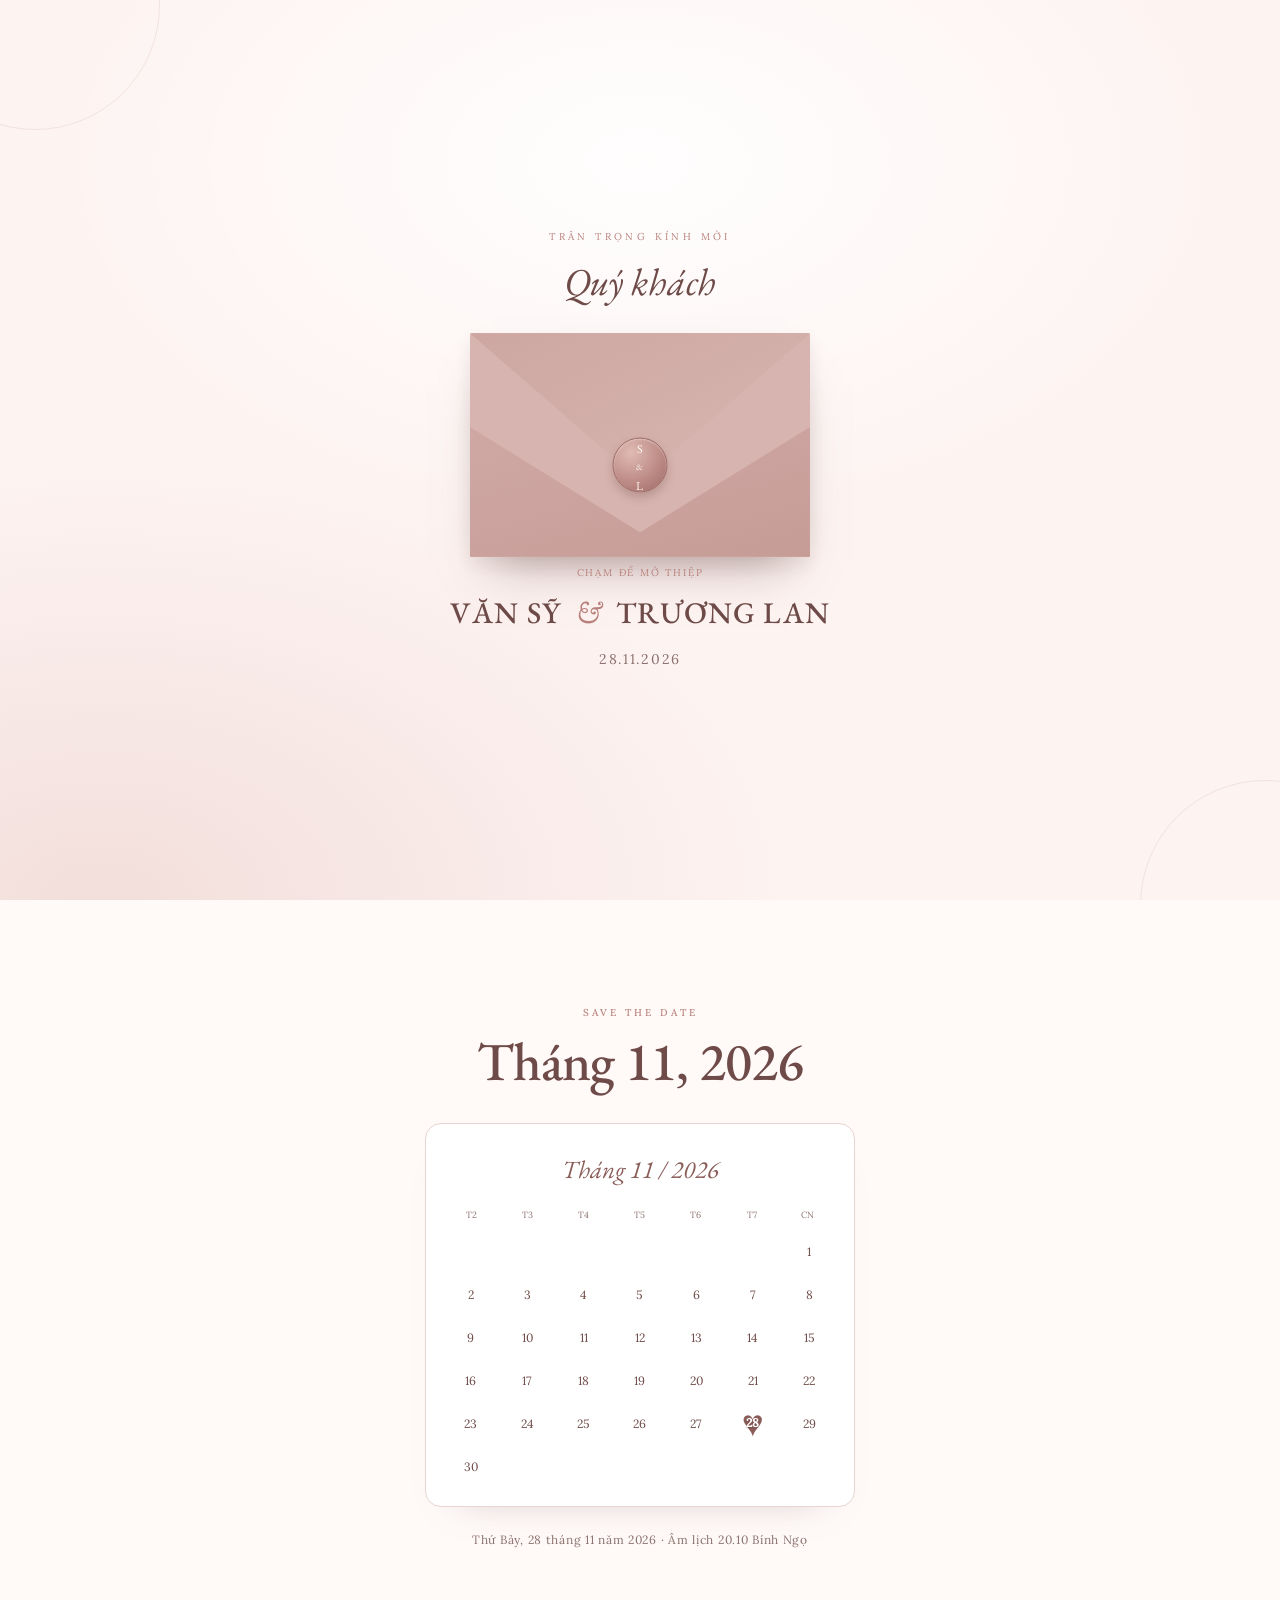
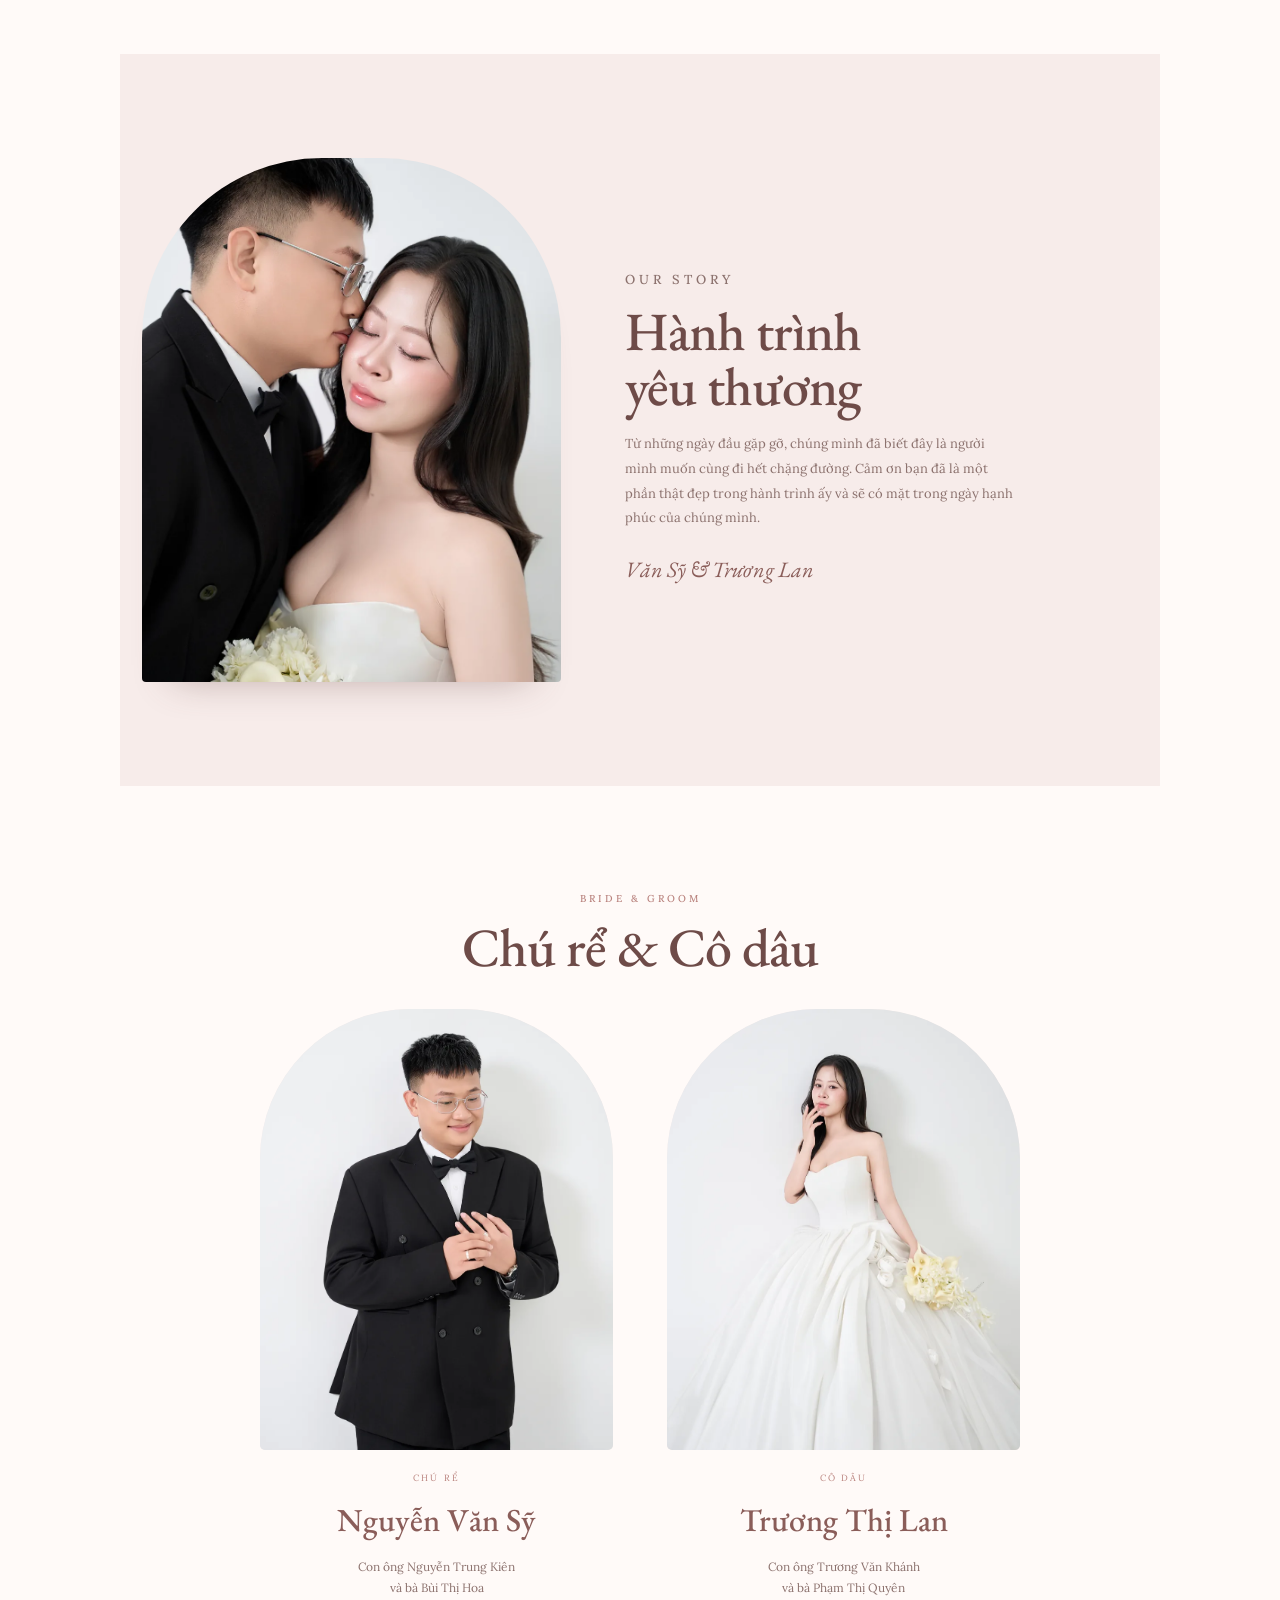
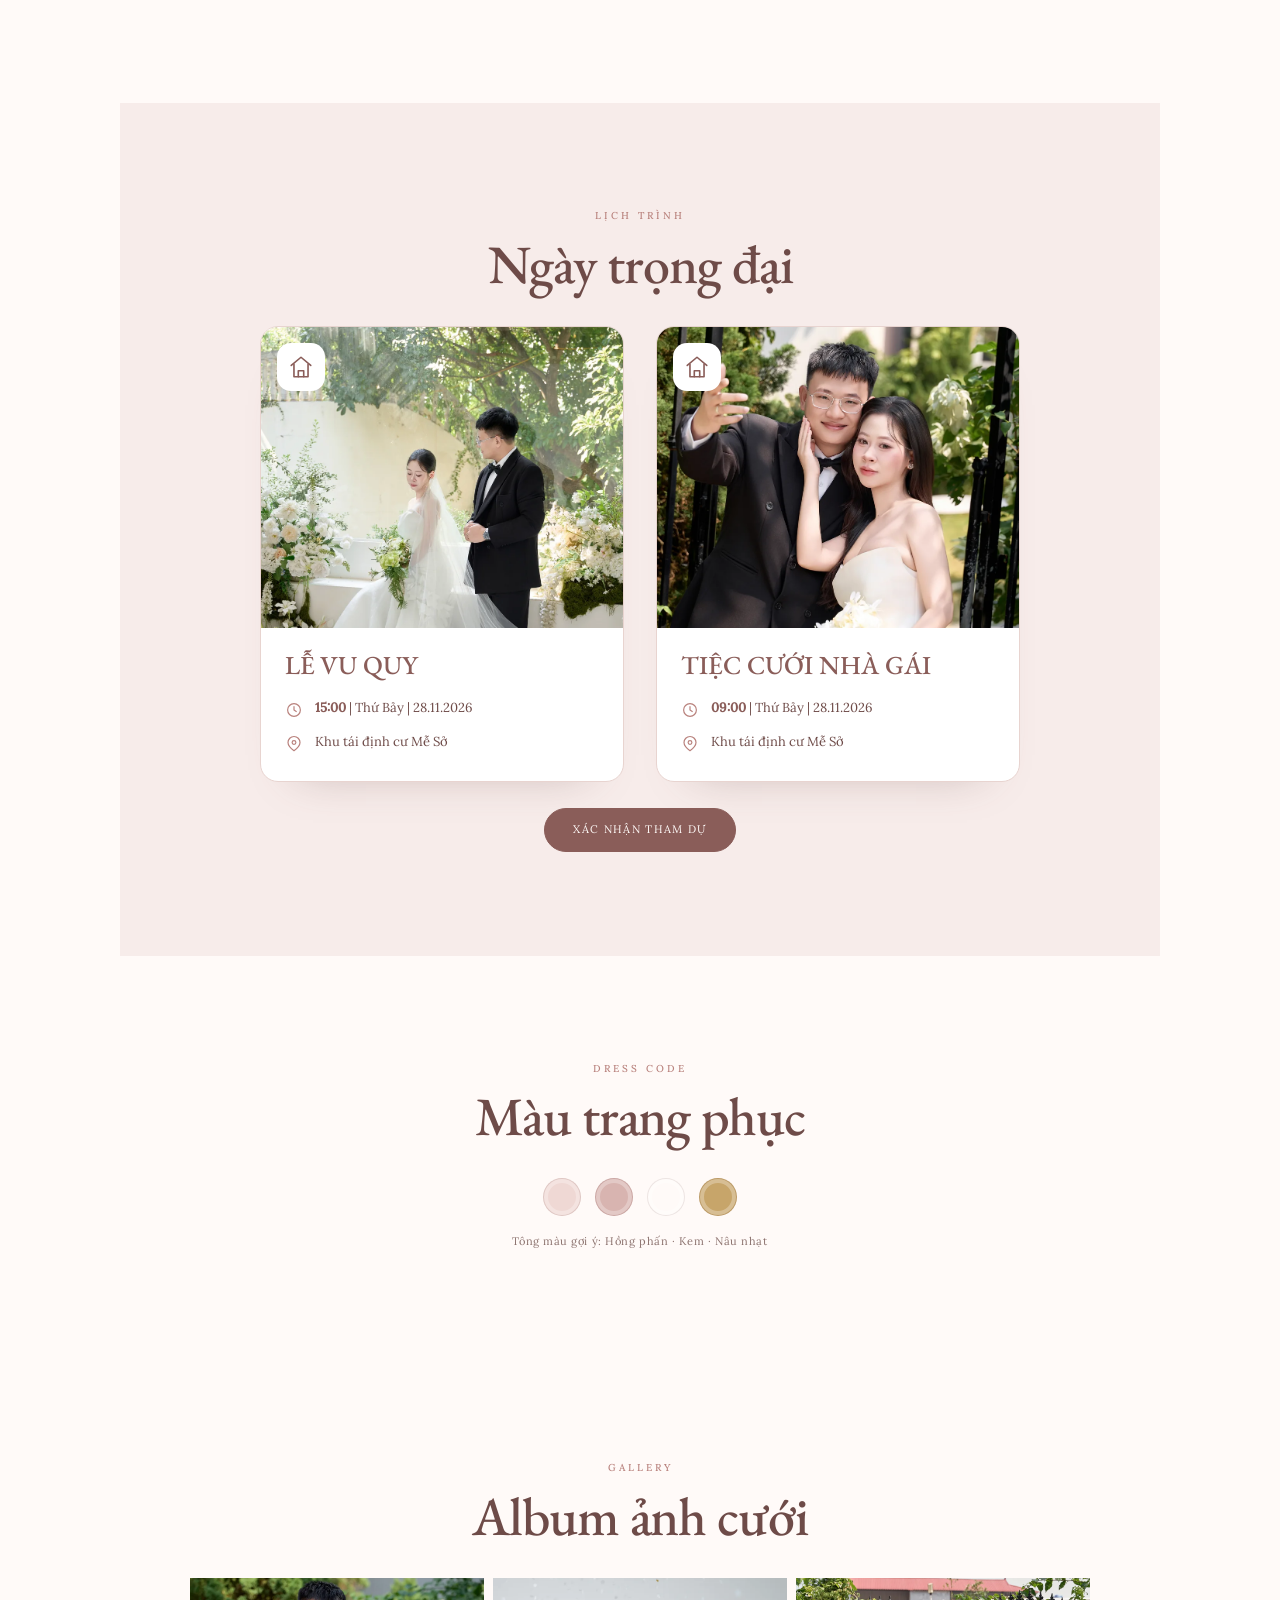
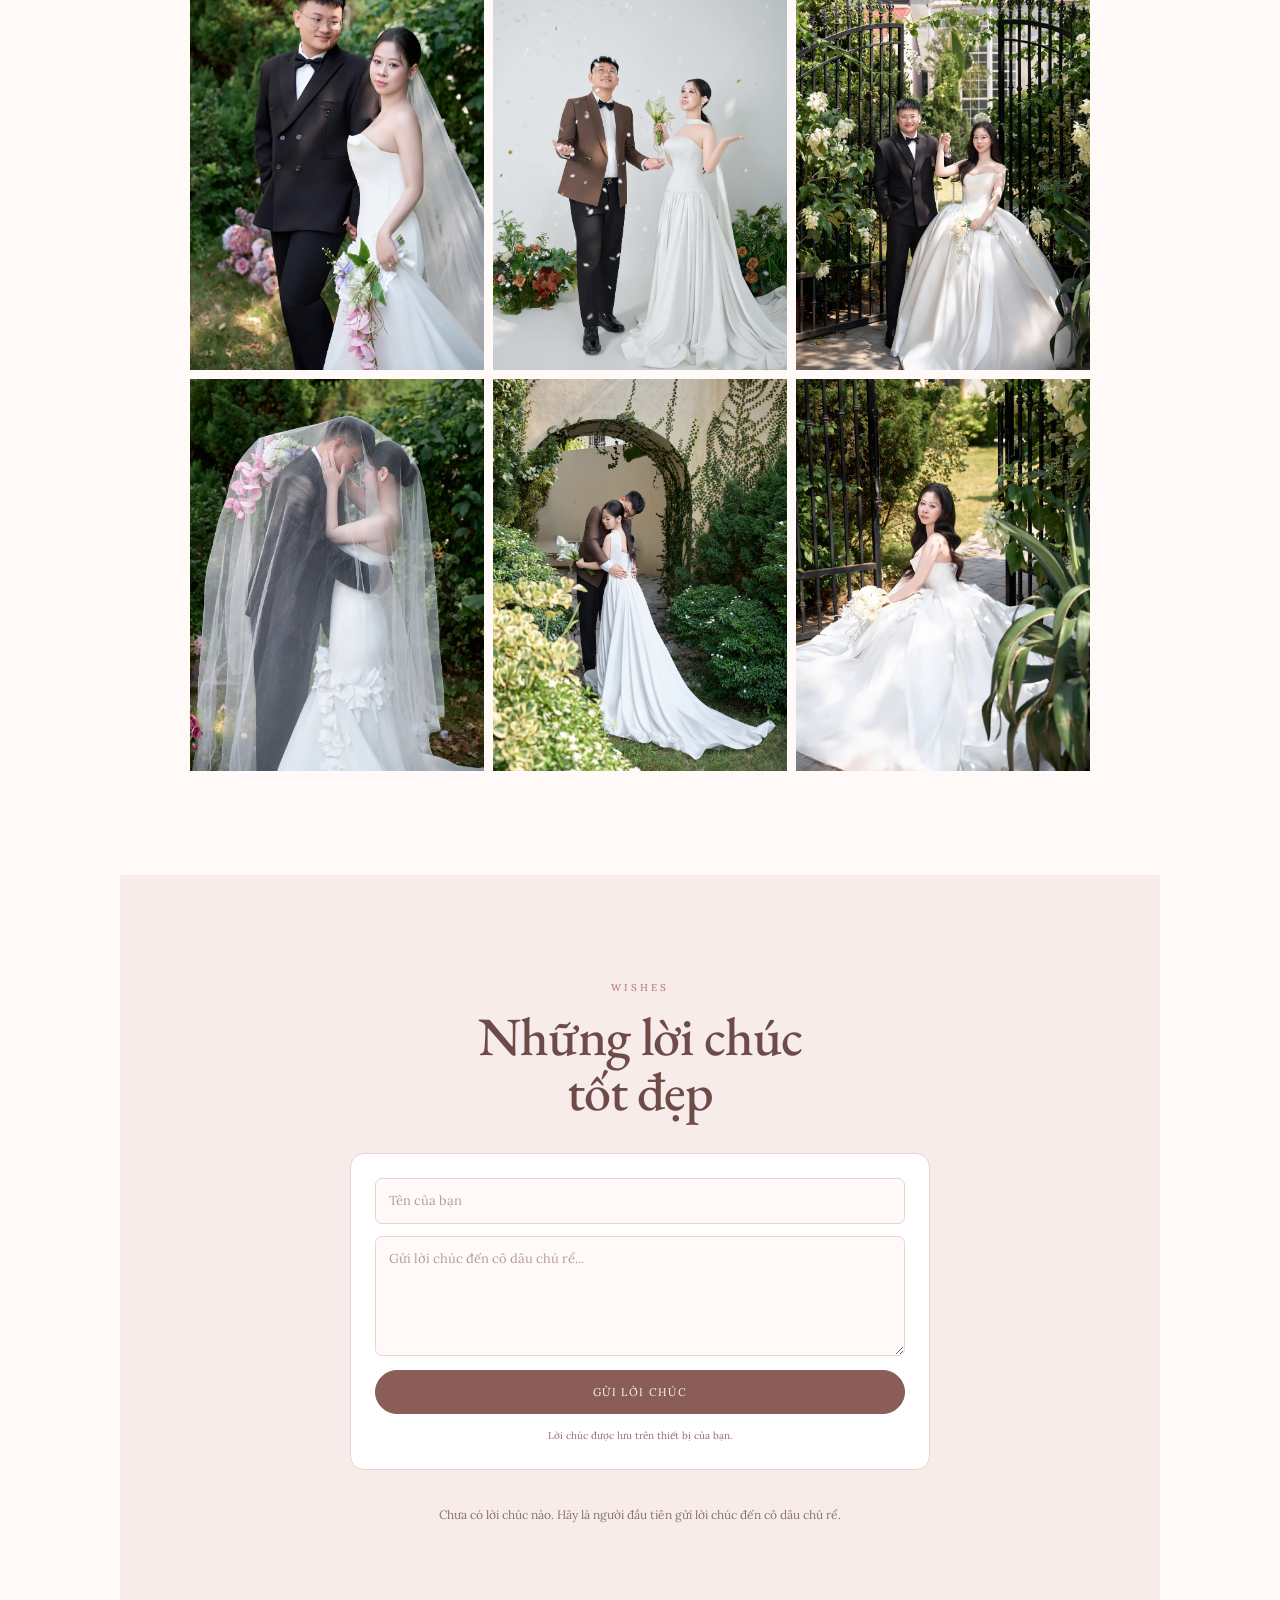
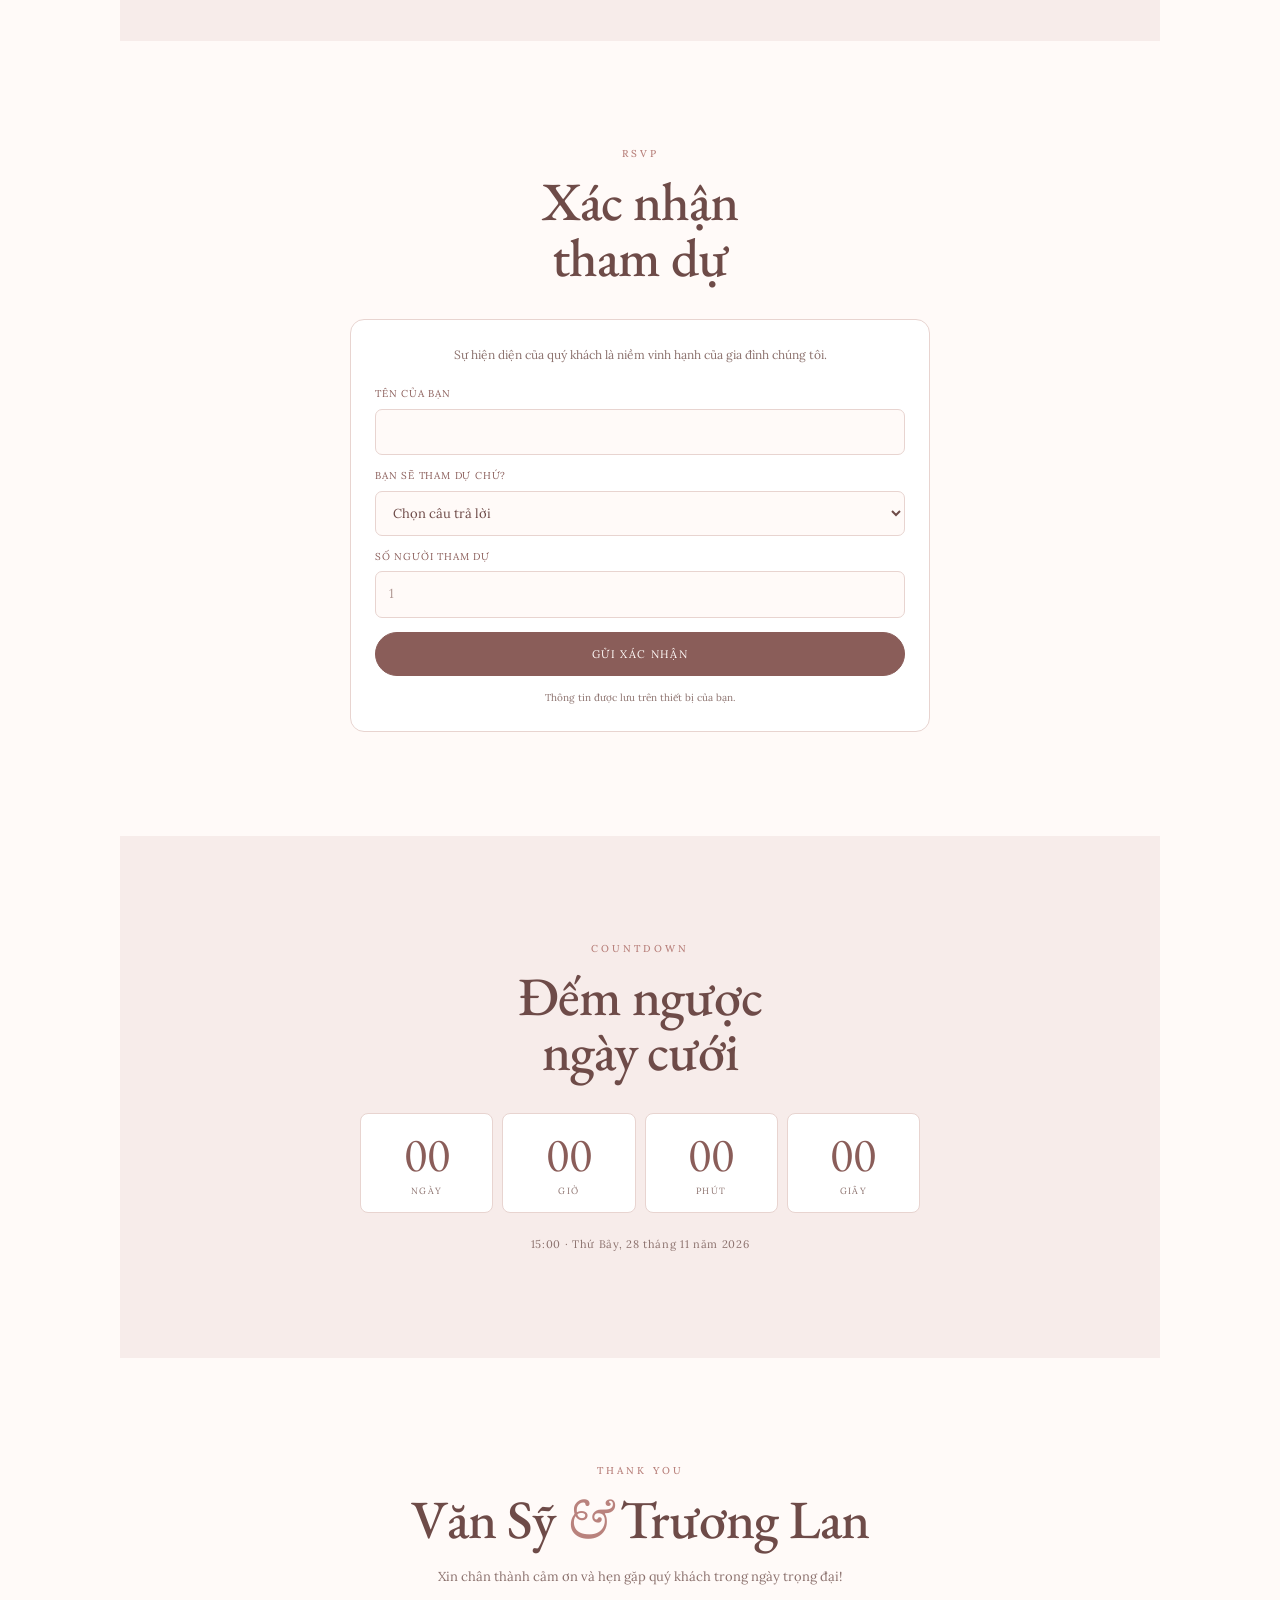
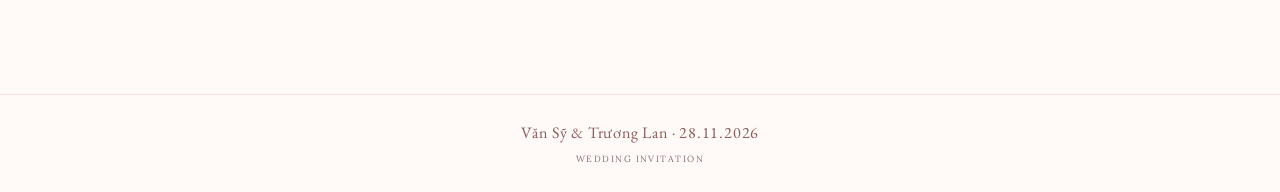
==== commit 5c66c144: "Update bride-side venue and banquet time" ====
--- a/nha-gai.html
+++ b/nha-gai.html
@@ -142,7 +142,7 @@
                       <circle cx="12" cy="10" r="2.5"></circle>
                     </svg>
                   </span>
-                  <span>Nhà văn hóa thể thao Như Lân</span>
+                  <span>Khu tái định cư Mễ Sở</span>
                 </li>
               </ul>
             </div>
@@ -169,7 +169,7 @@
                       <path d="M12 7.5V12l3 2"></path>
                     </svg>
                   </span>
-                  <span><strong>17:00</strong> | Thứ Sáu | 27.11.2026</span>
+                  <span><strong>09:00</strong> | Thứ Bảy | 28.11.2026</span>
                 </li>
                 <li>
                   <span class="event__meta-icon" aria-hidden="true">
@@ -178,7 +178,7 @@
                       <circle cx="12" cy="10" r="2.5"></circle>
                     </svg>
                   </span>
-                  <span>Nhà văn hóa thể thao Như Lân</span>
+                  <span>Khu tái định cư Mễ Sở</span>
                 </li>
               </ul>
             </div>
@@ -318,5 +318,15 @@
   </div>
 
   <div class="toast" id="toast" role="status" aria-live="polite"></div>
+
+  <button class="music-toggle" id="musicToggle" type="button" aria-label="Bật nhạc" aria-pressed="false">
+    <svg class="music-toggle__icon" viewBox="0 0 24 24" fill="none" stroke="currentColor" stroke-width="1.7" stroke-linecap="round" stroke-linejoin="round" aria-hidden="true">
+      <path d="M9 18V5l12-2v13"></path>
+      <circle cx="6" cy="18" r="3"></circle>
+      <circle cx="18" cy="16" r="3"></circle>
+    </svg>
+    <span class="music-toggle__label">Bật nhạc</span>
+  </button>
+  <div class="music-player" aria-hidden="true"><div id="ytPlayer"></div></div>
 </body>
 </html>
--- a/assets/css/style.css
+++ b/assets/css/style.css
@@ -1217,6 +1217,99 @@
   transform: translate(-50%, 0);
 }
 
+.music-toggle {
+  position: fixed;
+  right: 20px;
+  bottom: calc(20px + env(safe-area-inset-bottom));
+  z-index: 95;
+  display: inline-flex;
+  align-items: center;
+  gap: 8px;
+  min-height: 42px;
+  padding: 8px 14px;
+  color: var(--rose-deep);
+  font-family: var(--font-body);
+  background: var(--cream);
+  border: 1px solid var(--rose-mid);
+  border-radius: 999px;
+  box-shadow: 0 8px 22px rgba(138, 93, 89, 0.18);
+  cursor: pointer;
+  transition: background 0.25s var(--ease), color 0.25s var(--ease),
+    border-color 0.25s var(--ease), box-shadow 0.25s var(--ease), opacity 0.25s var(--ease);
+}
+
+.music-toggle:hover {
+  background: var(--blush);
+  border-color: var(--rose);
+}
+
+.music-toggle:focus-visible {
+  outline: 2px solid rgba(138, 93, 89, 0.45);
+  outline-offset: 3px;
+}
+
+.music-toggle__icon {
+  flex: none;
+  width: 17px;
+  height: 17px;
+}
+
+.music-toggle__label {
+  font-size: 10px;
+  letter-spacing: 0.08em;
+  line-height: 1.2;
+  text-transform: uppercase;
+}
+
+.music-toggle.is-playing {
+  color: var(--white);
+  background: var(--rose);
+  border-color: var(--rose-deep);
+  box-shadow: 0 8px 24px rgba(138, 93, 89, 0.28);
+}
+
+.music-toggle.is-playing:hover {
+  background: var(--rose-deep);
+}
+
+.music-toggle.is-playing .music-toggle__icon {
+  animation: musicPulse 1.6s ease-in-out infinite;
+}
+
+@keyframes musicPulse {
+  0%,
+  100% {
+    opacity: 0.9;
+    transform: scale(1);
+  }
+
+  50% {
+    opacity: 1;
+    transform: scale(1.14);
+  }
+}
+
+.music-player {
+  position: fixed;
+  bottom: 0;
+  left: 0;
+  width: 1px;
+  height: 1px;
+  overflow: hidden;
+  opacity: 0.001;
+  pointer-events: none;
+}
+
+.music-player iframe {
+  max-width: 1px;
+  max-height: 1px;
+}
+
+.cover:not([hidden]) ~ .music-toggle {
+  opacity: 0;
+  pointer-events: none;
+}
+
 .reveal {
   opacity: 0;
   transform: translateY(18px);
@@ -1273,6 +1366,12 @@
 
   .countdown__grid {
     gap: 6px;
+  }
+
+  .music-toggle {
+    right: 14px;
+    bottom: calc(14px + env(safe-area-inset-bottom));
+    padding: 7px 12px;
   }
 }
 
@@ -1330,6 +1429,10 @@
   .reveal {
     opacity: 1;
     transform: none;
+  }
+
+  .music-toggle.is-playing .music-toggle__icon {
+    animation: none;
   }
 }
 
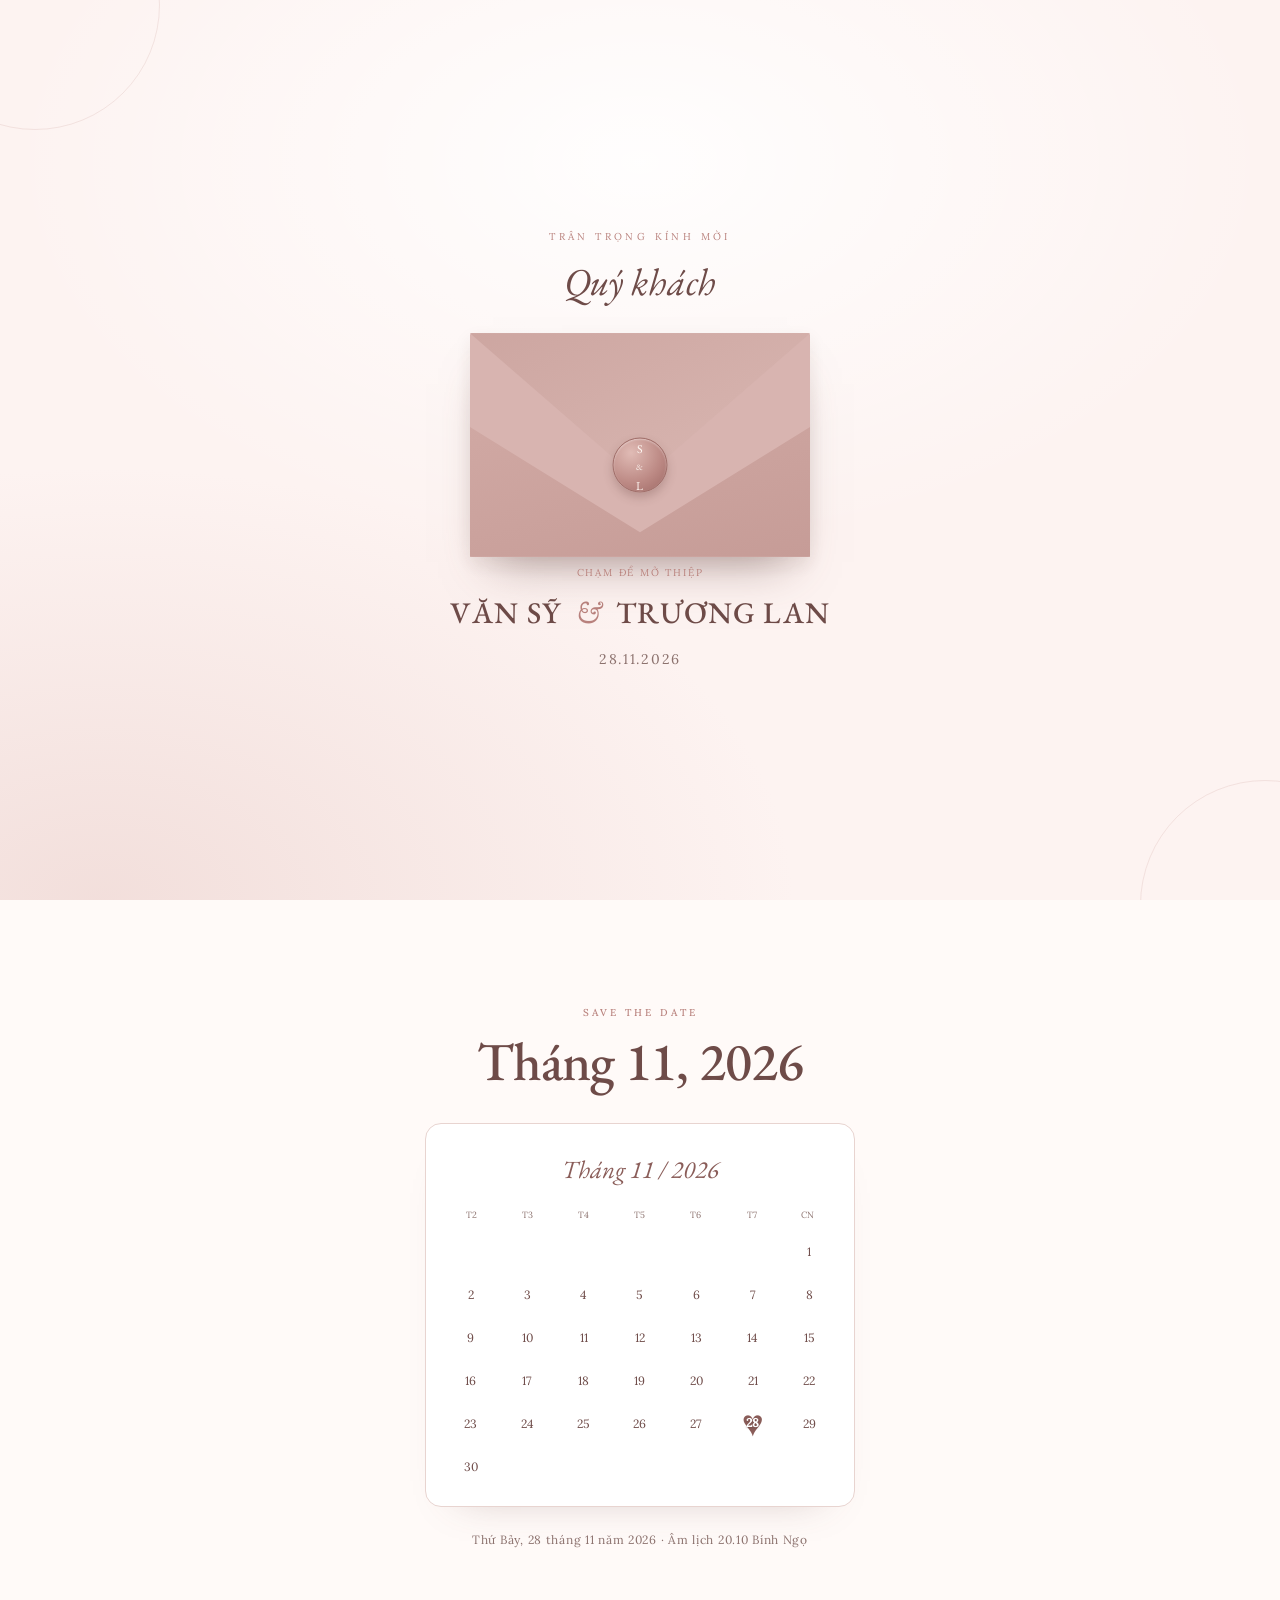
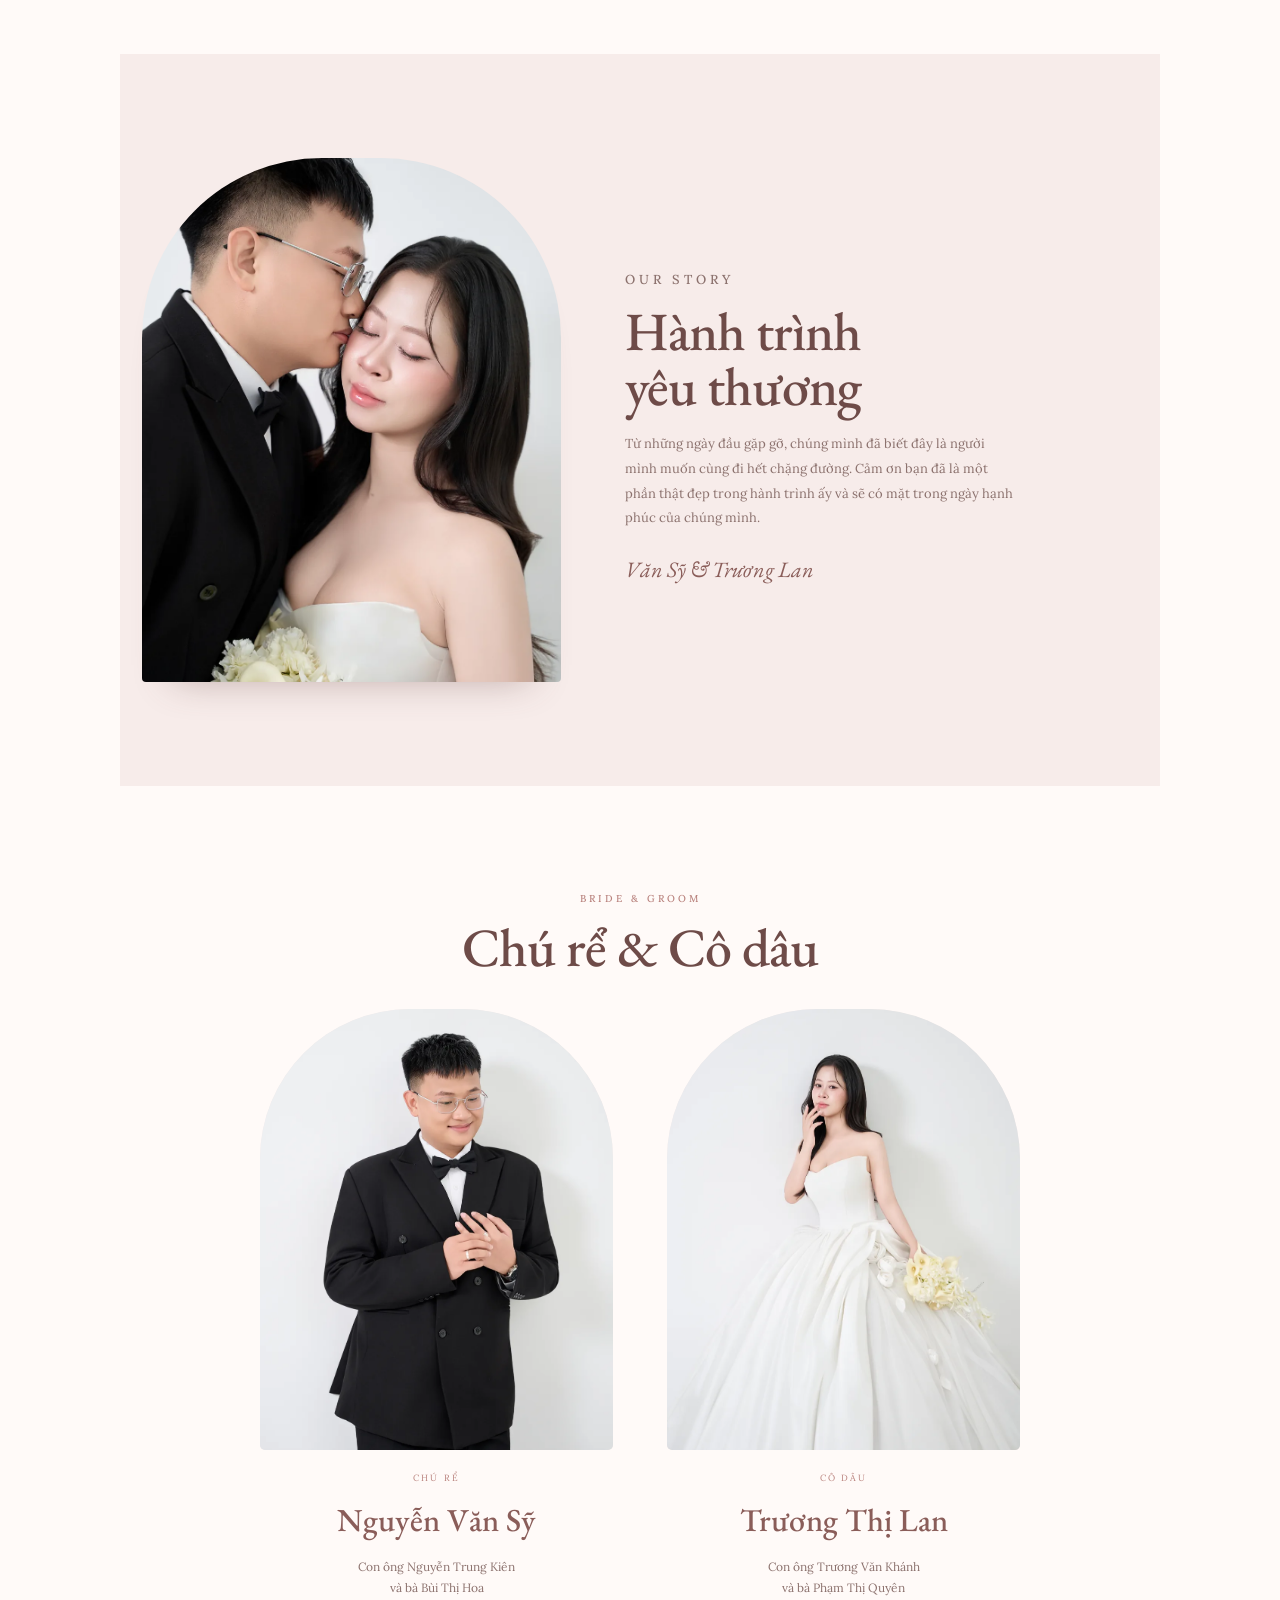
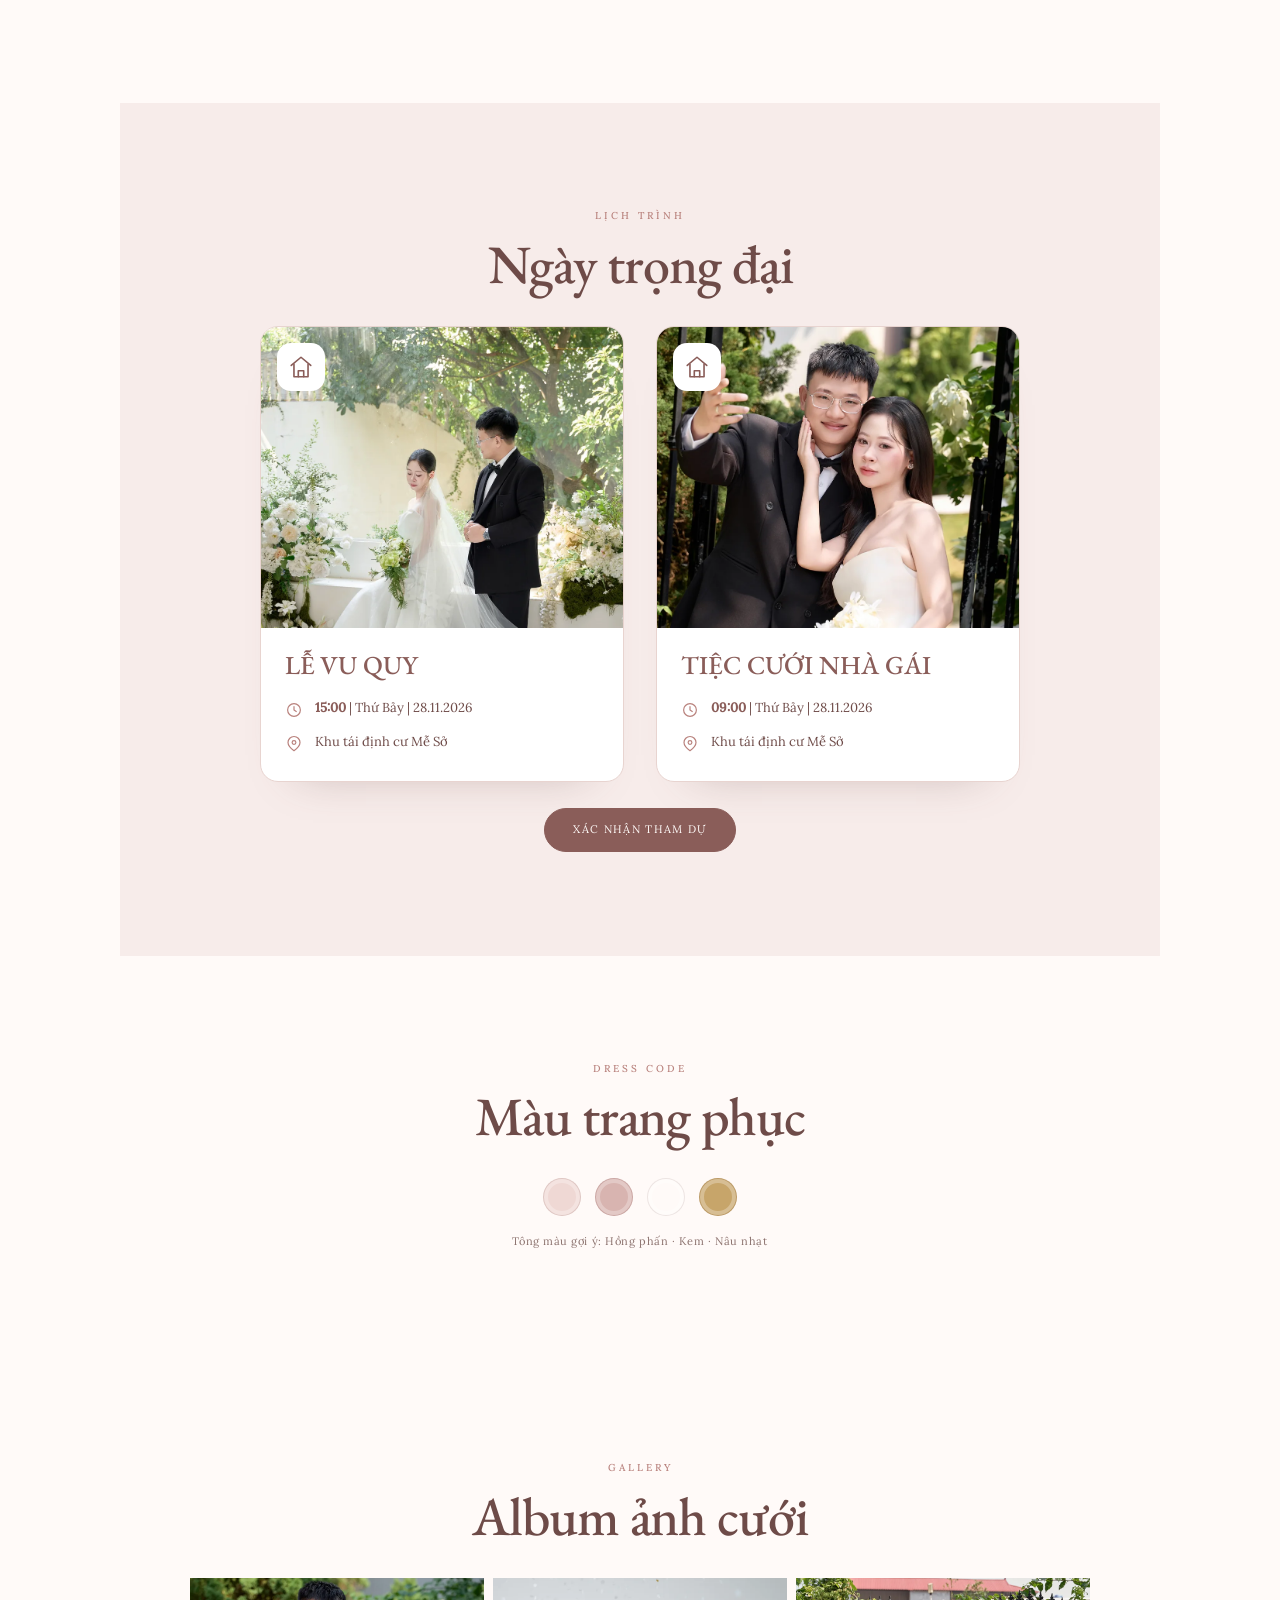
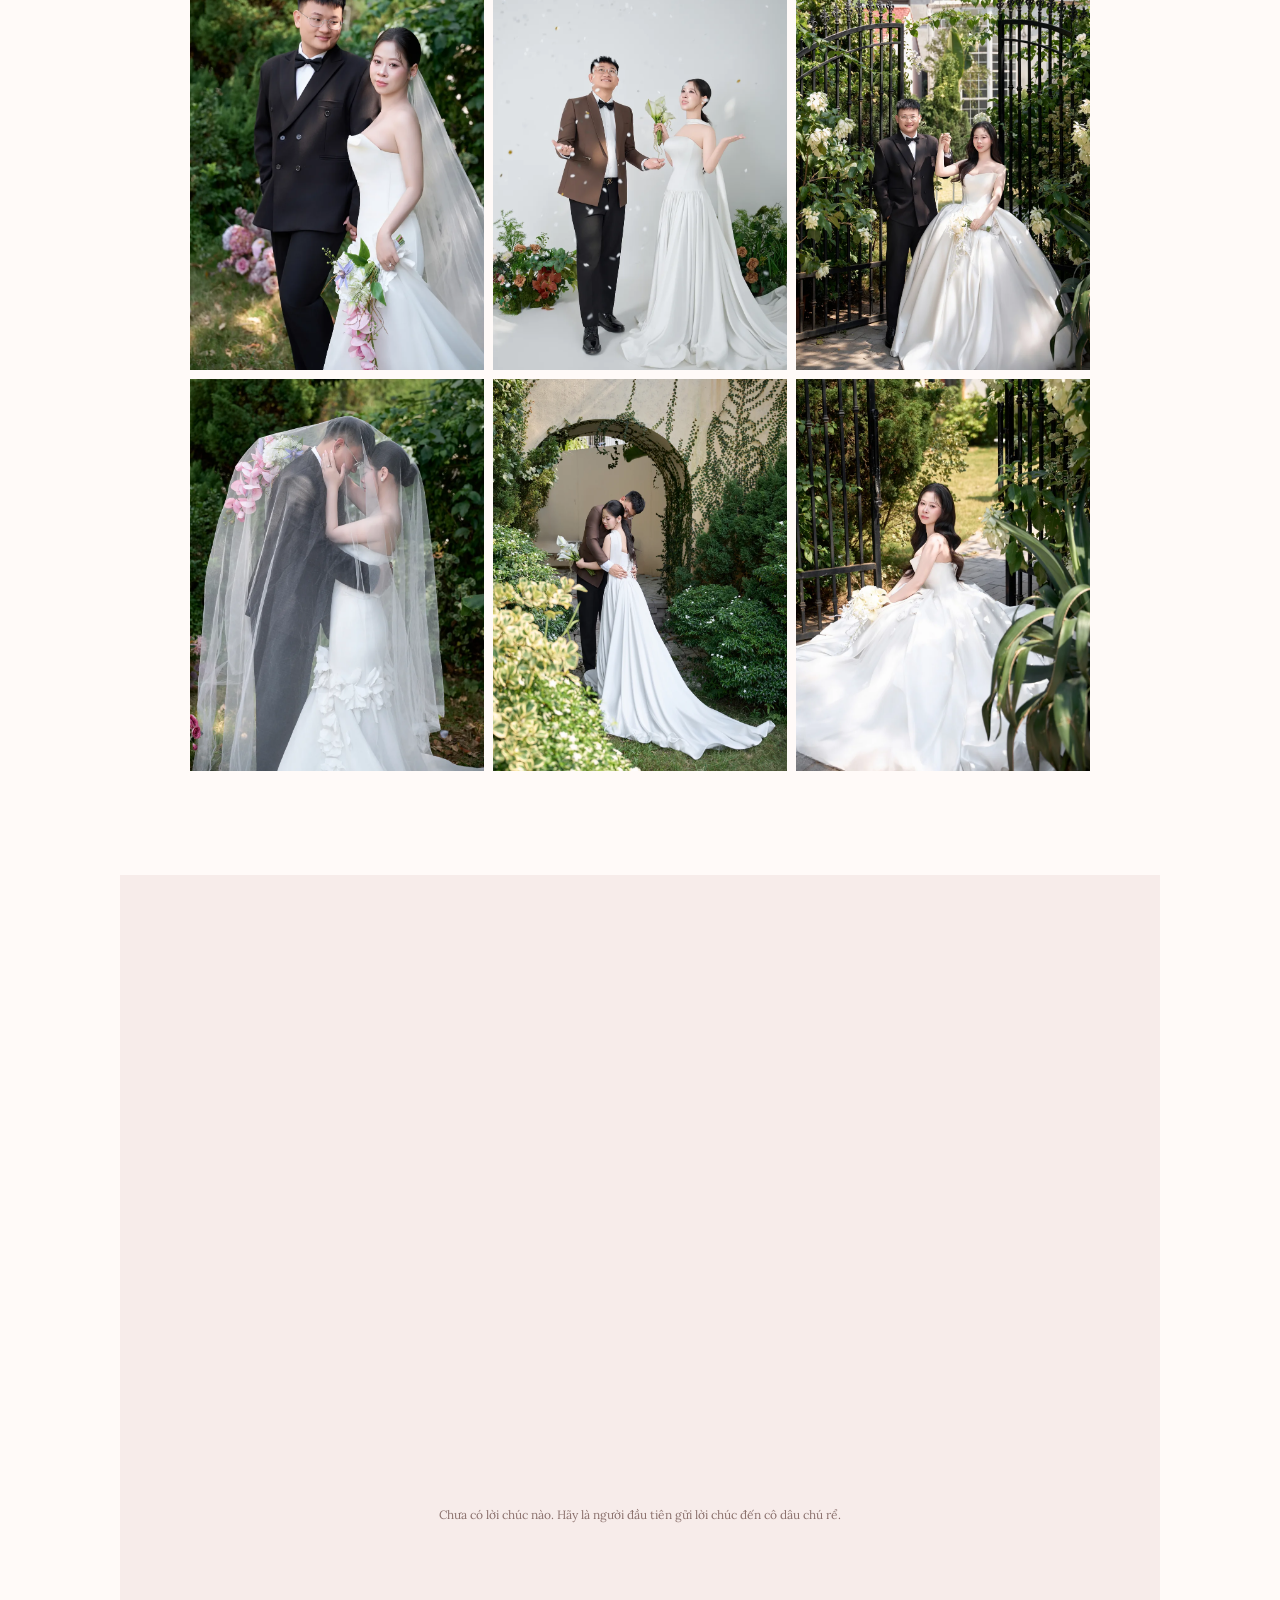
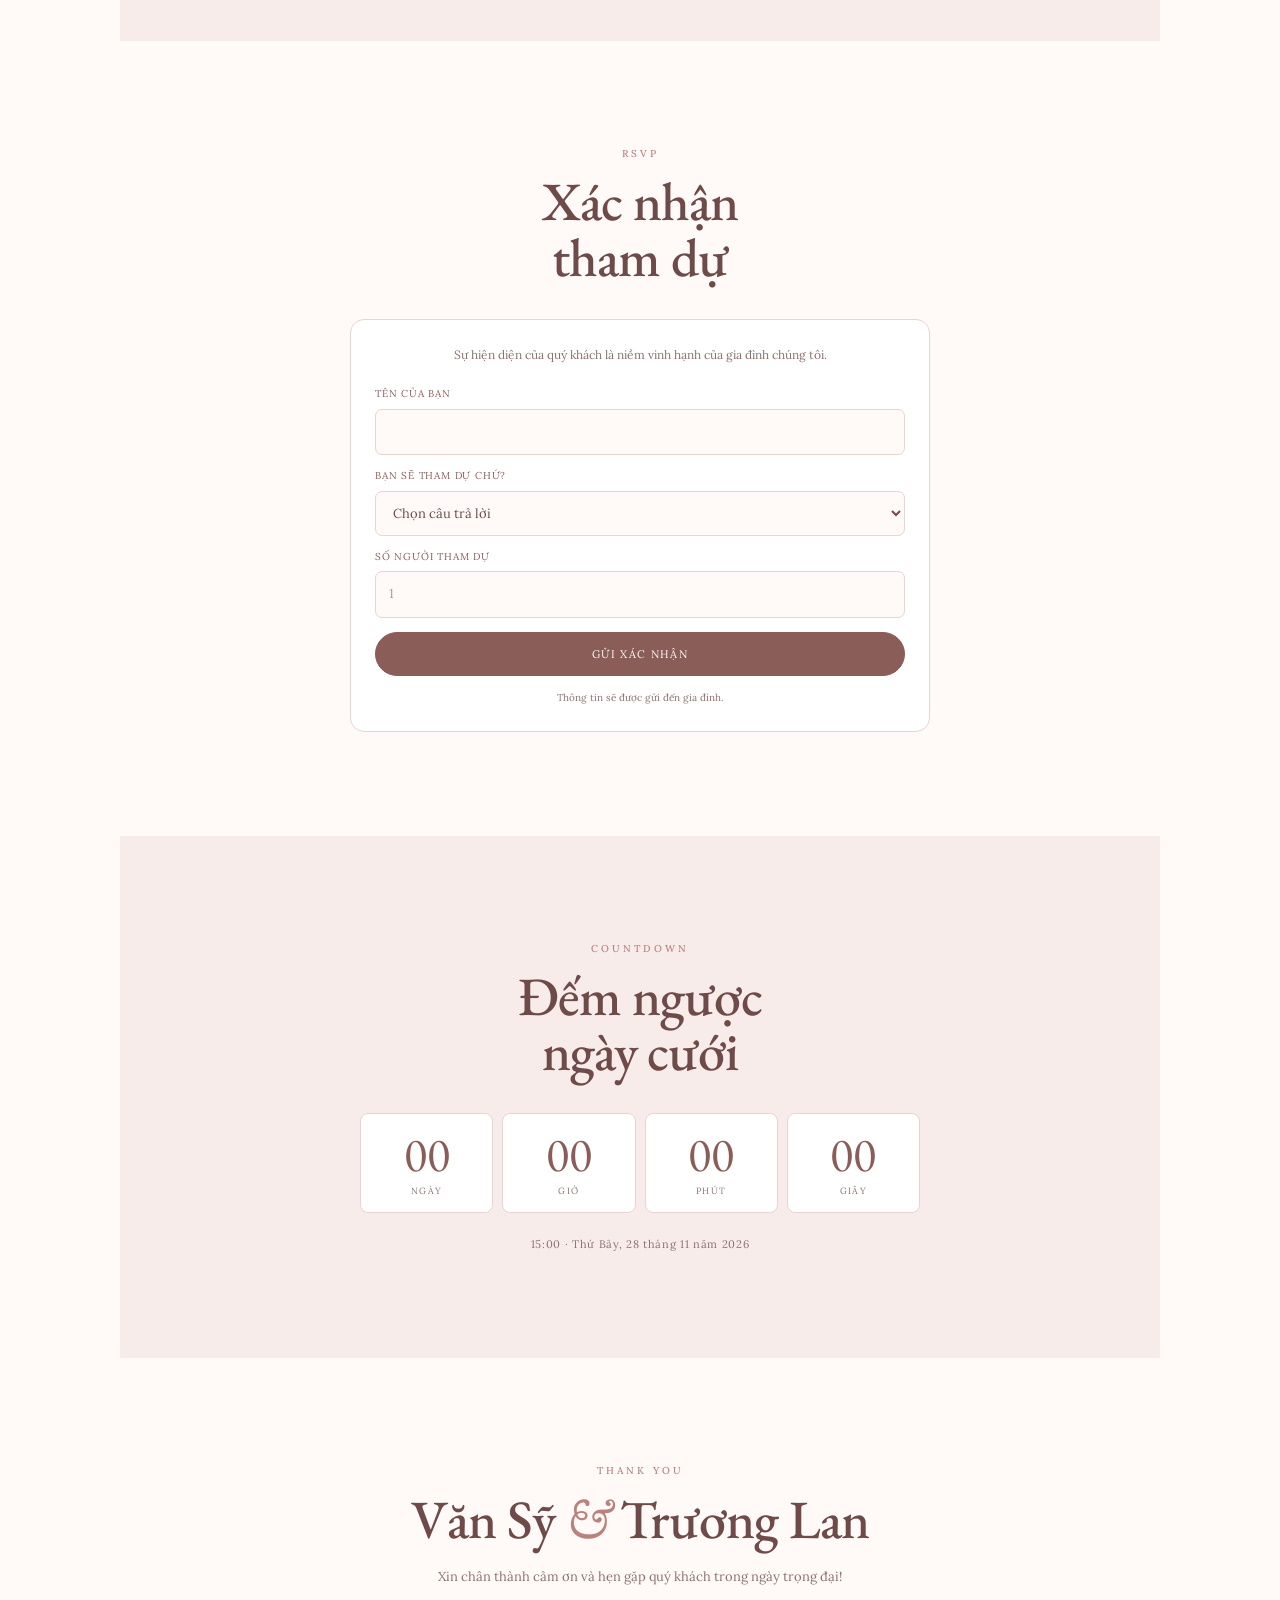
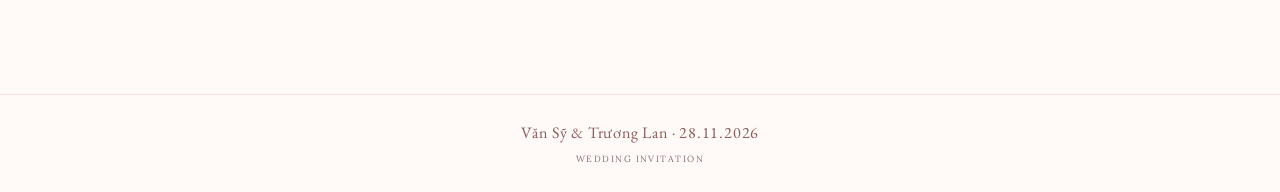
==== commit a7d04c50: "Bust cached invitation scripts" ====
--- a/nha-gai.html
+++ b/nha-gai.html
@@ -19,8 +19,8 @@
   <link rel="preload" href="assets/fonts/lora-400-normal-viet.woff2" as="font" type="font/woff2" crossorigin>
   <link rel="stylesheet" href="assets/fonts/fonts.css">
   <link rel="stylesheet" href="assets/css/style.css">
-  <script src="assets/js/config.js" defer></script>
-  <script src="assets/js/main.js" defer></script>
+  <script src="assets/js/config.js?v=20261101-1" defer></script>
+  <script src="assets/js/main.js?v=20261101-1" defer></script>
 </head>
 <body data-side="nha-gai">
   <div class="cover" id="cover">
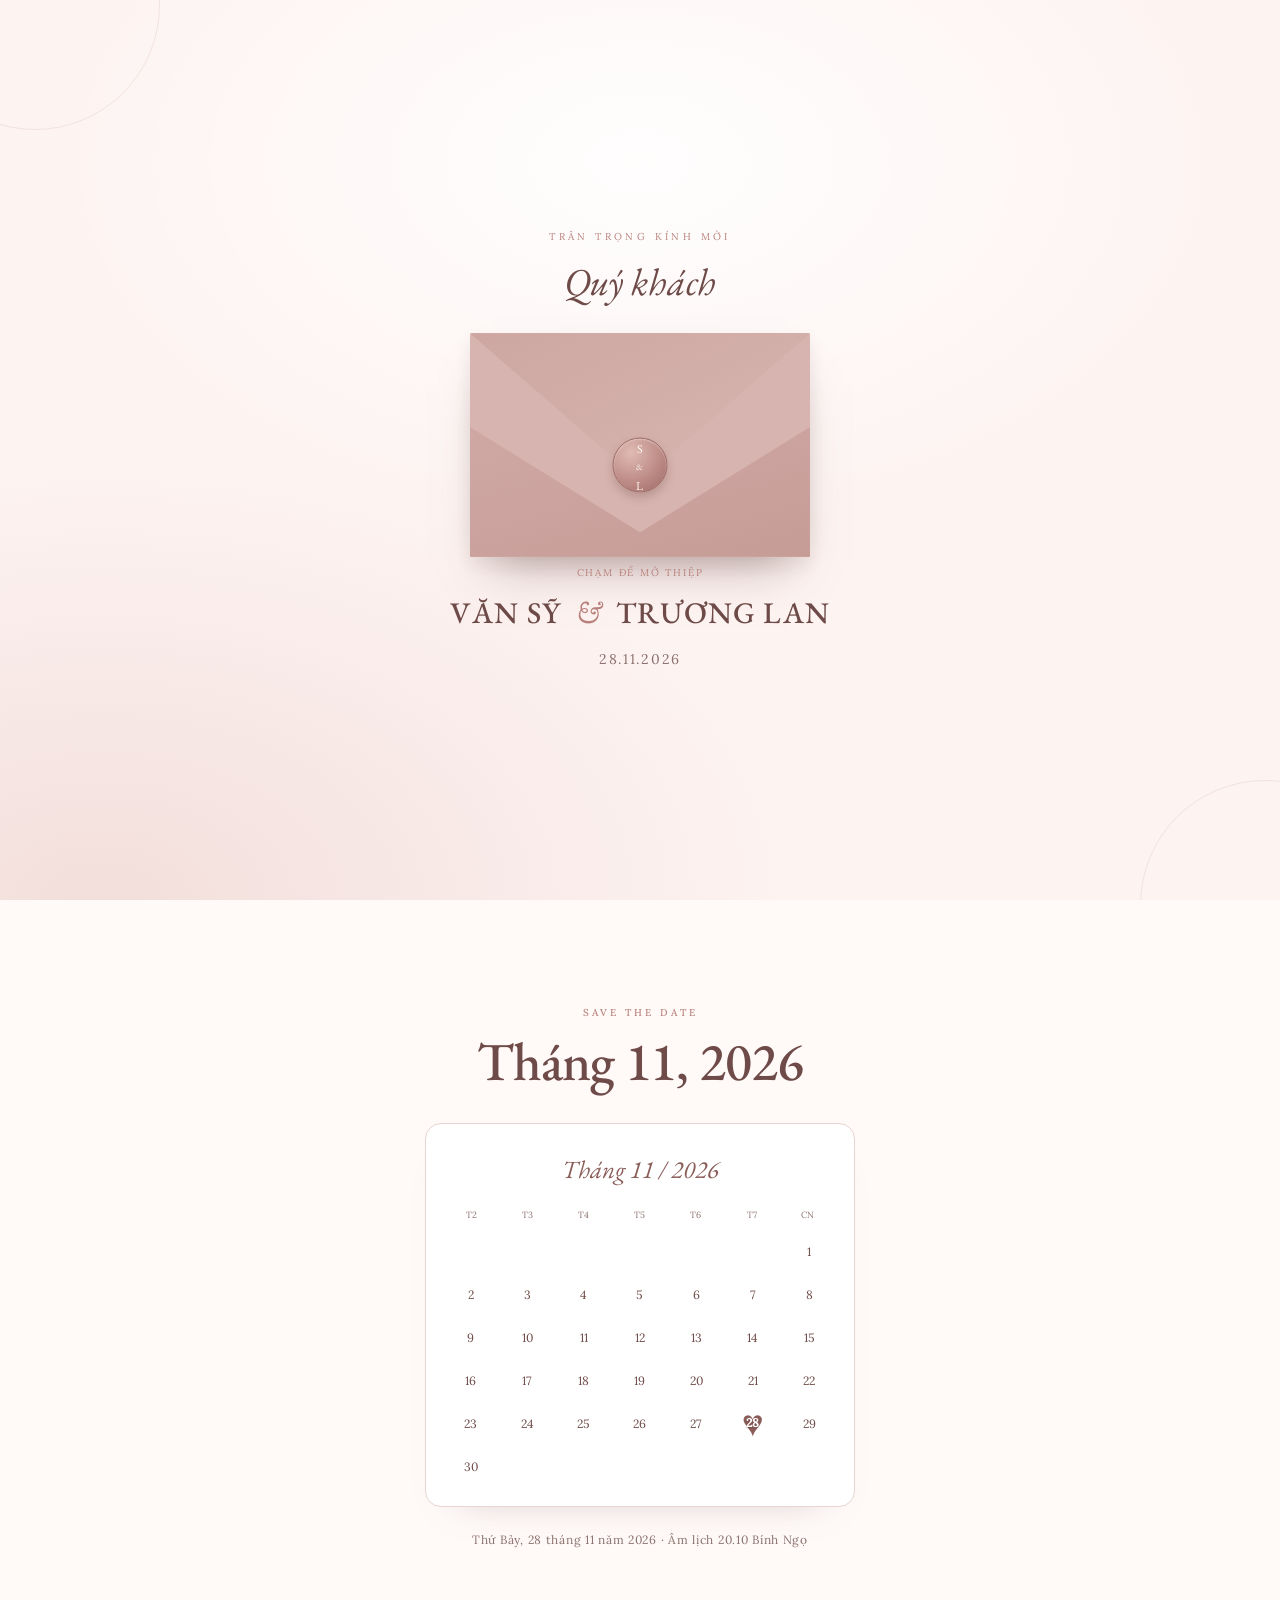
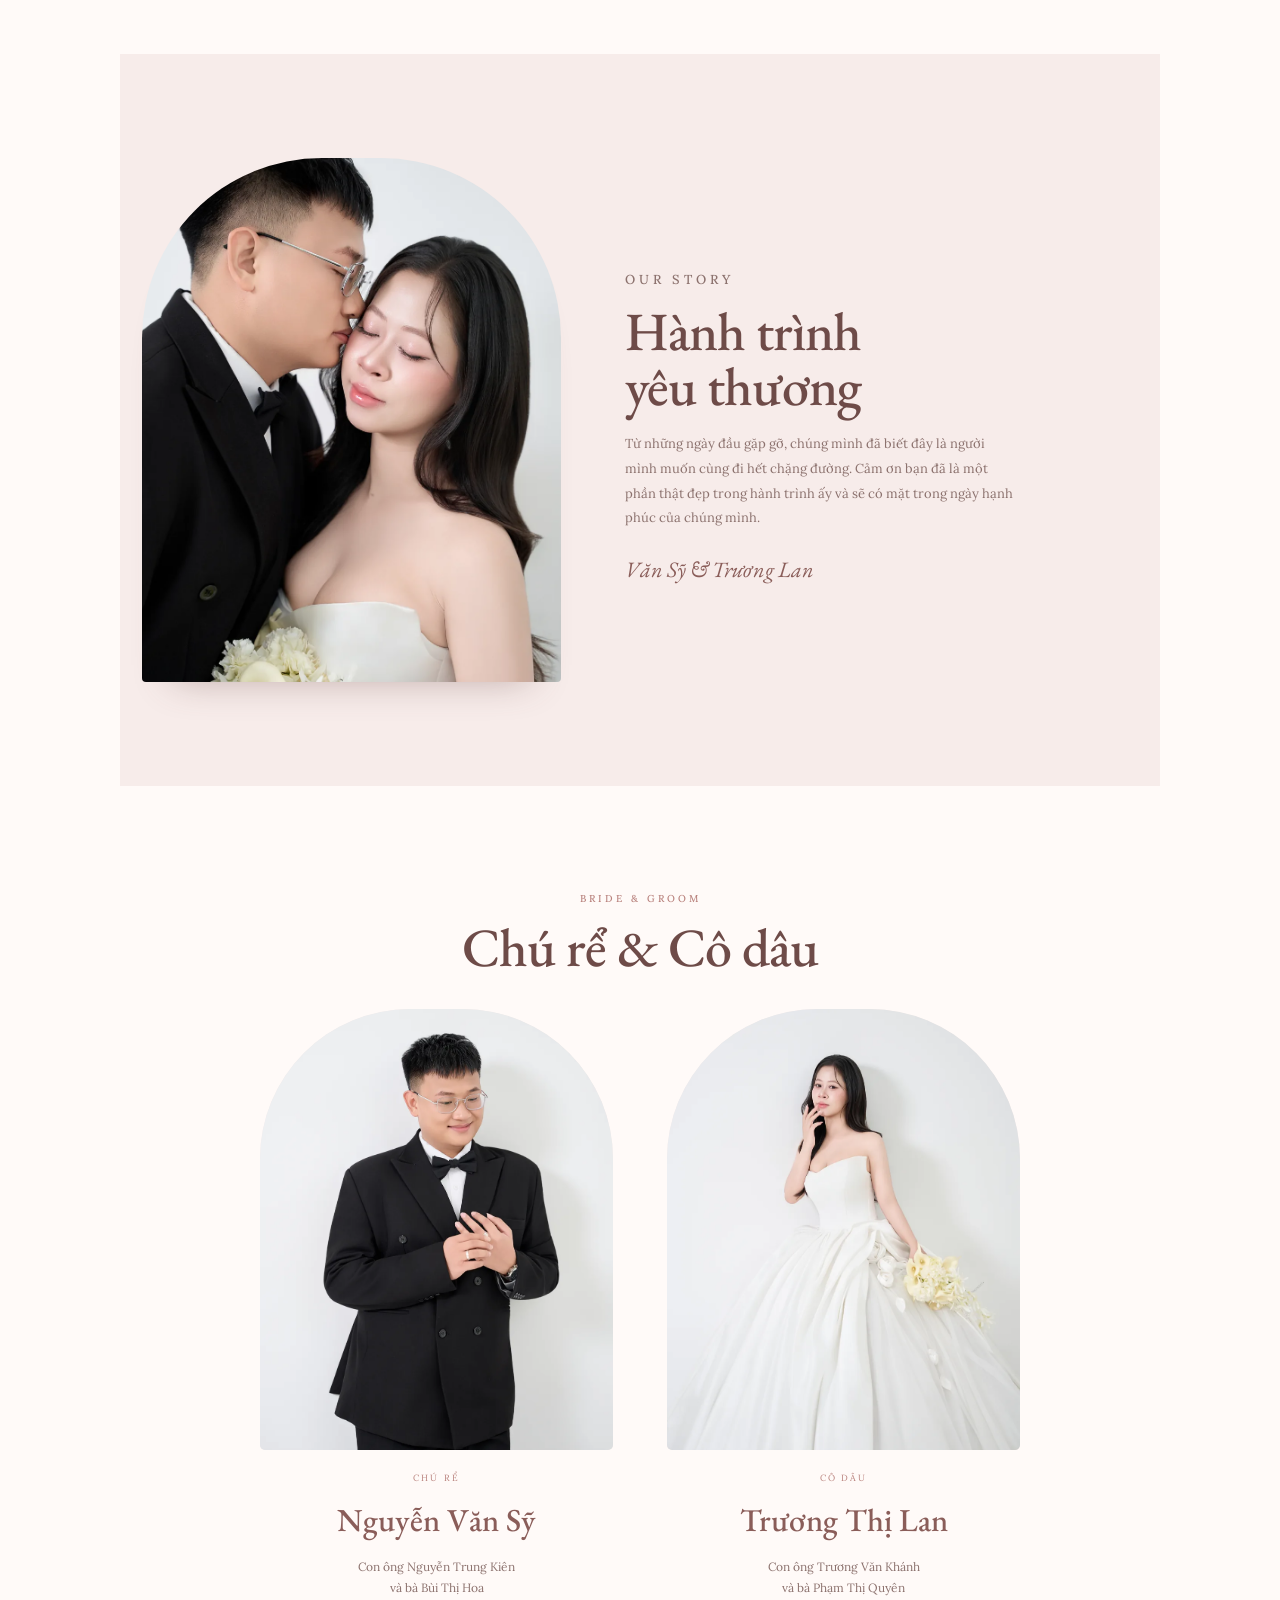
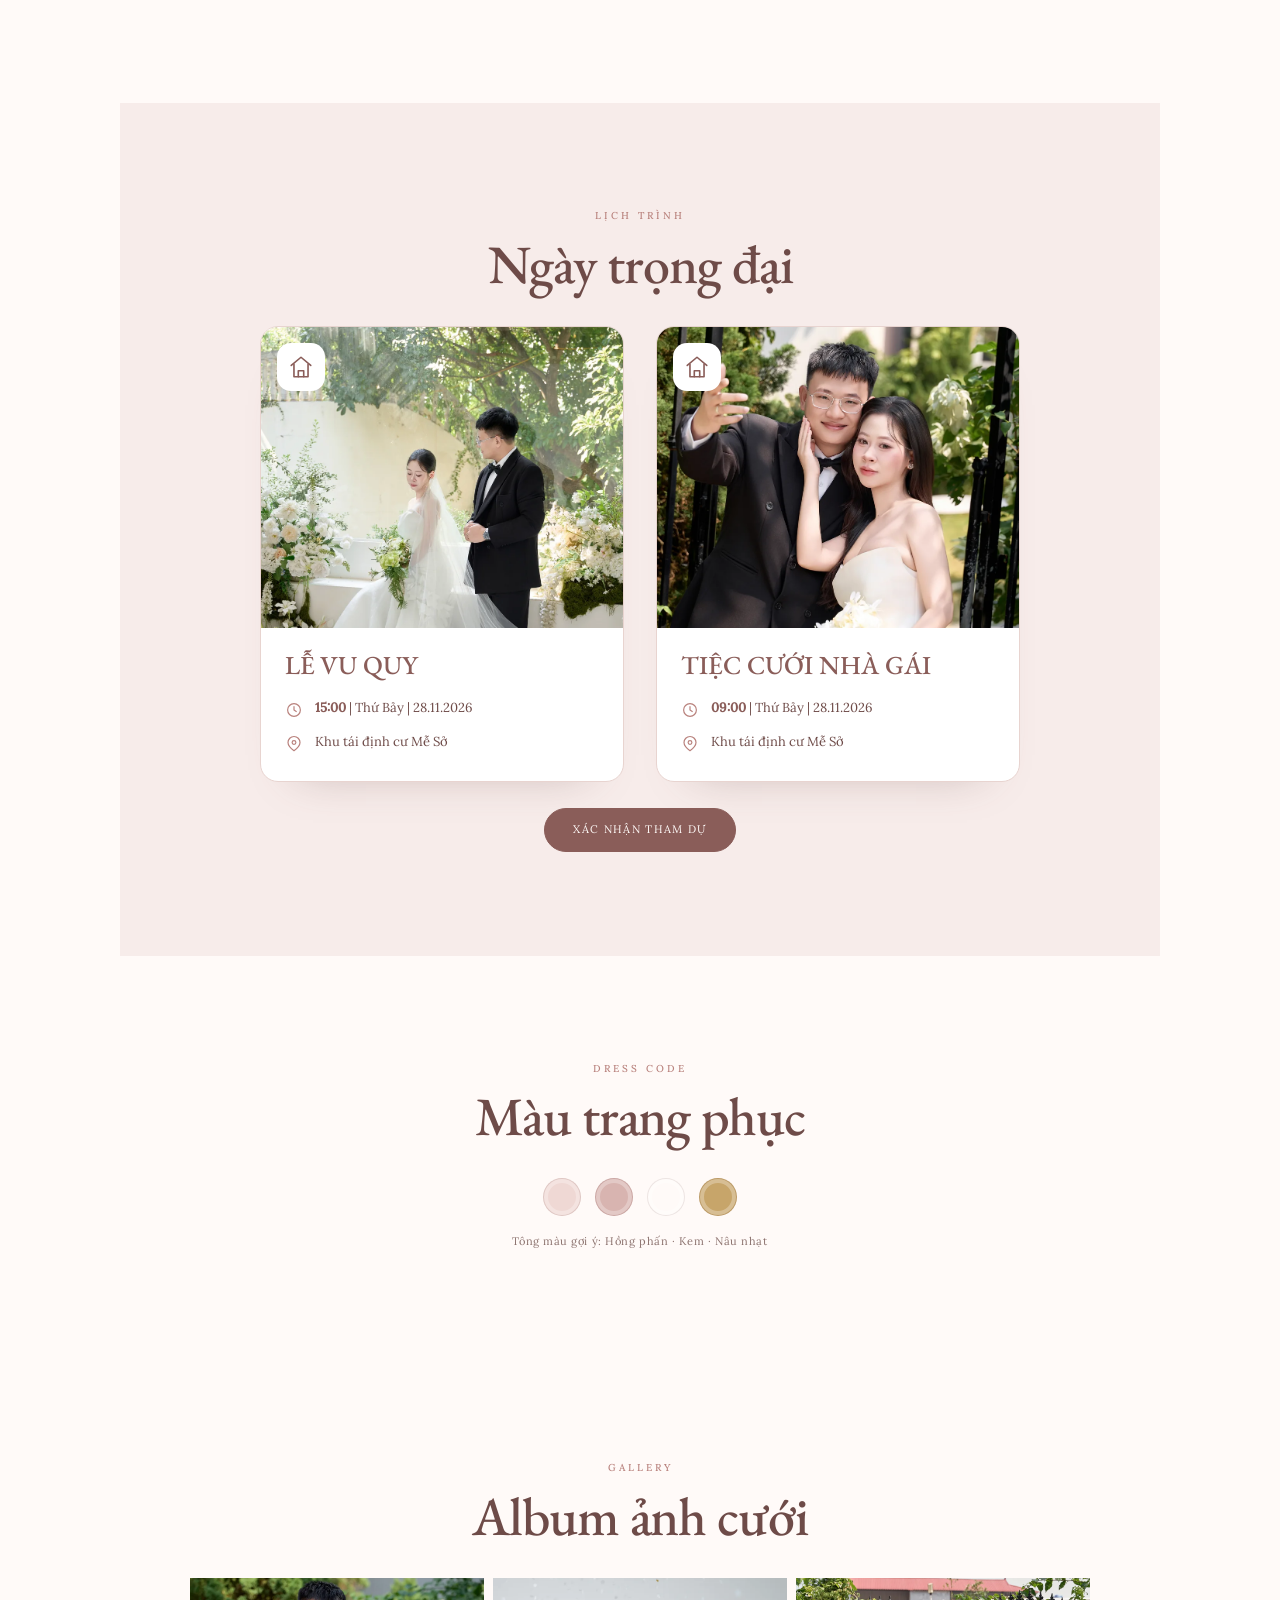
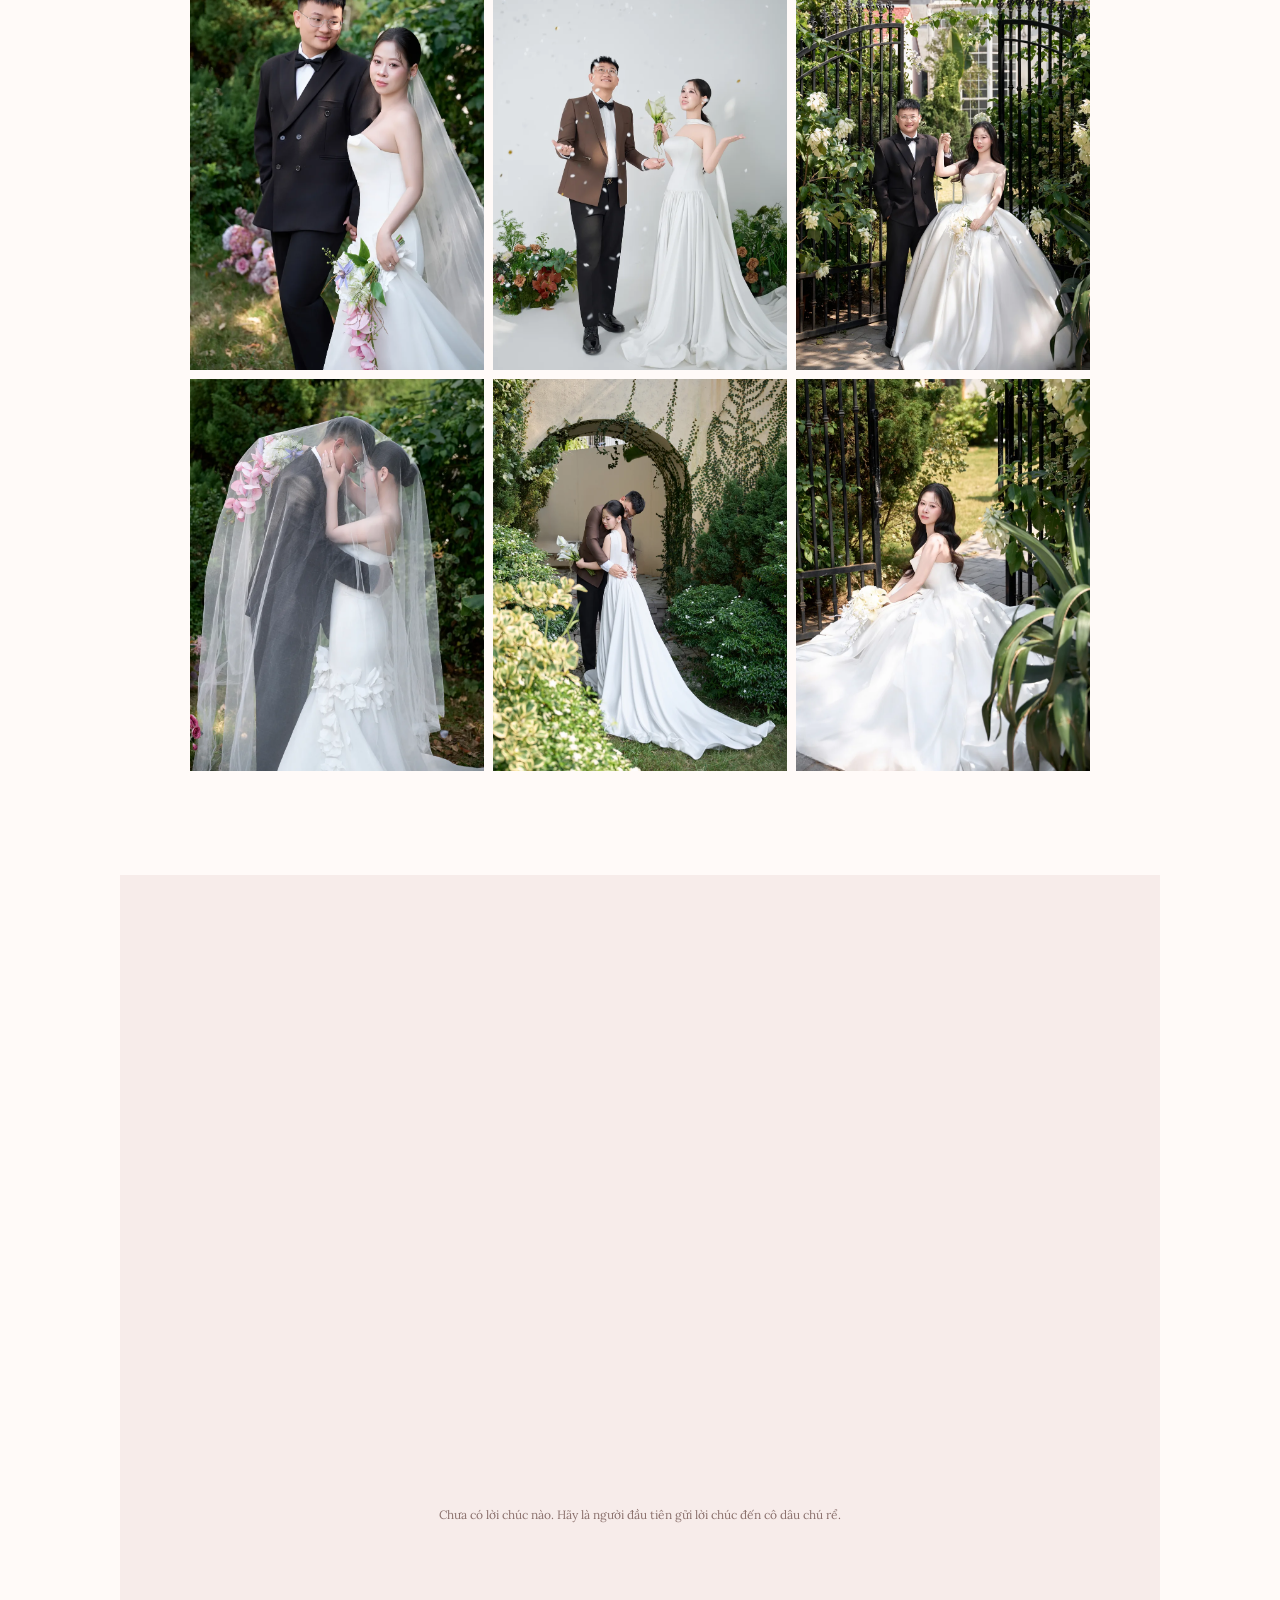
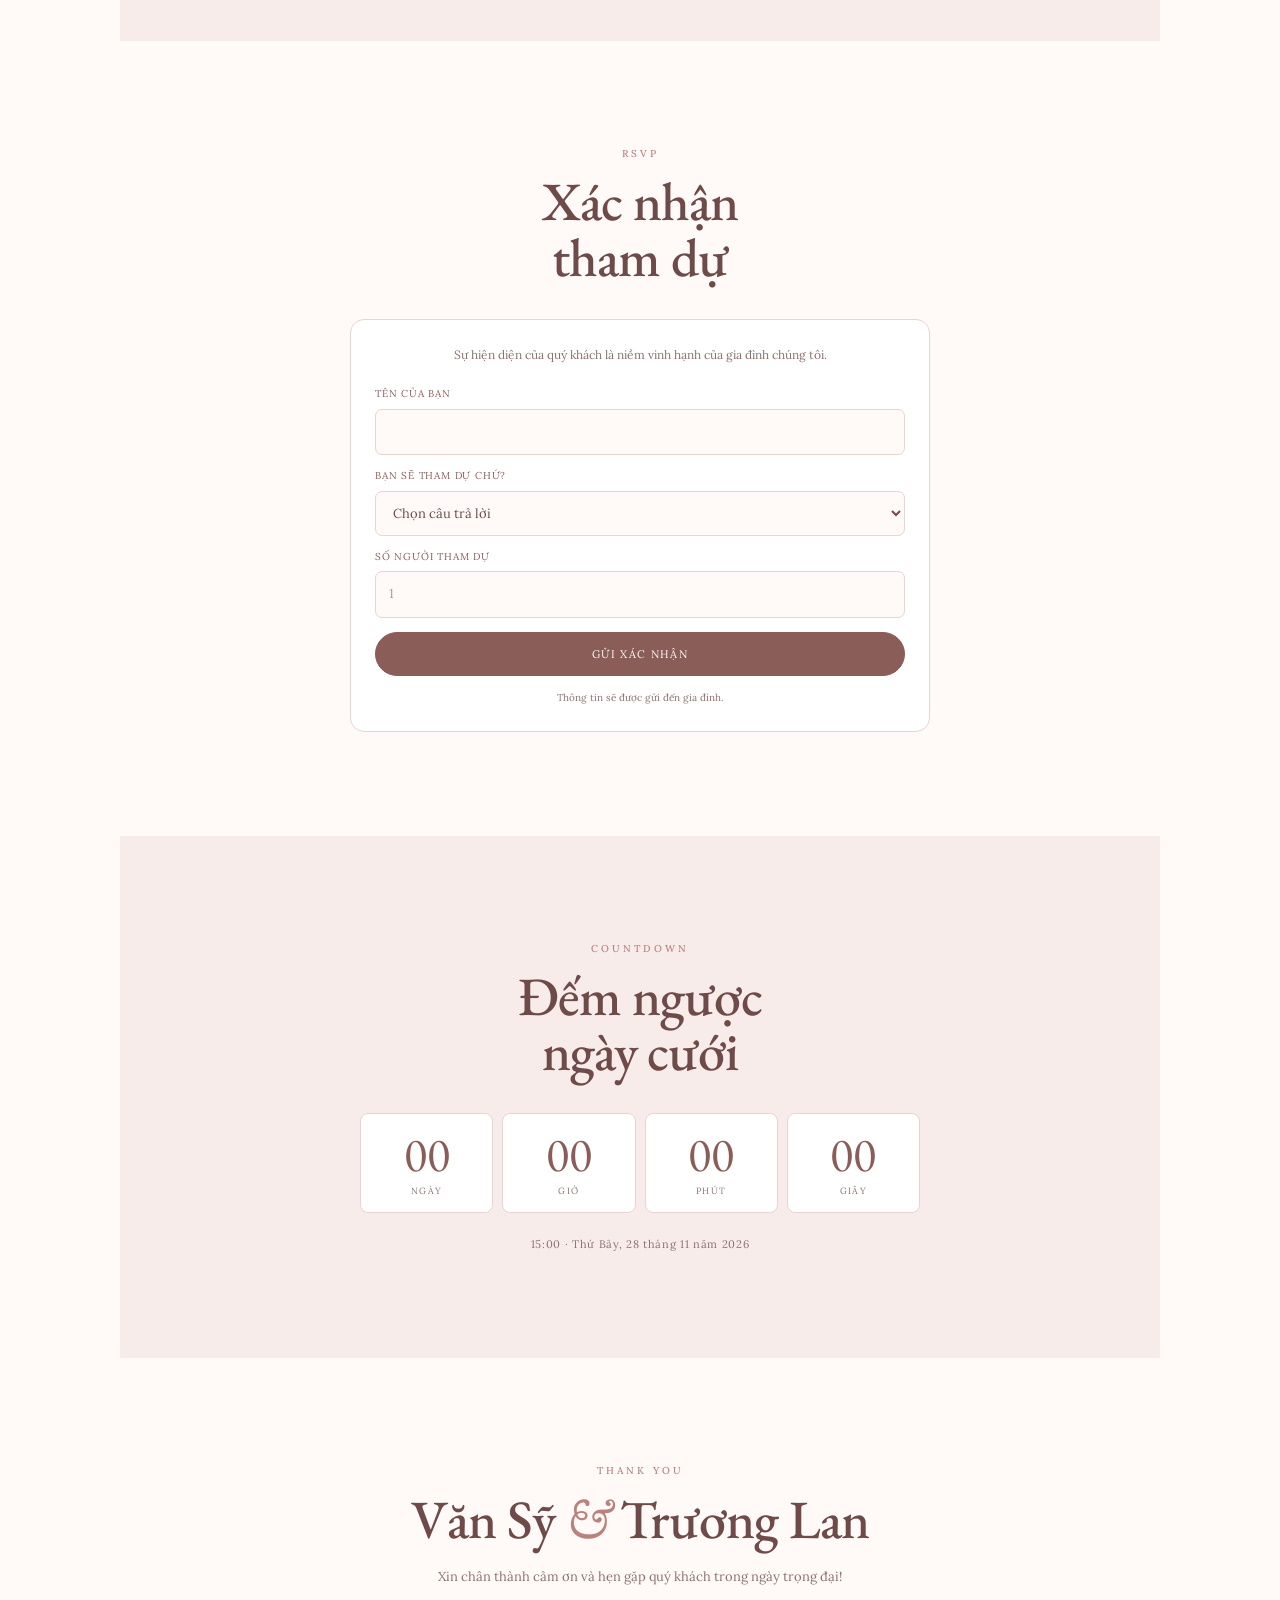
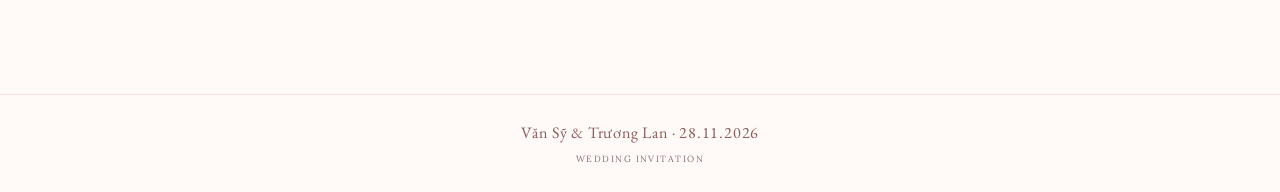
==== commit 1b9f4ddc: "Keep YouTube player hidden on mobile" ====
--- a/nha-gai.html
+++ b/nha-gai.html
@@ -18,9 +18,9 @@
   <link rel="preload" href="assets/fonts/ebgaramond-500-normal-viet.woff2" as="font" type="font/woff2" crossorigin>
   <link rel="preload" href="assets/fonts/lora-400-normal-viet.woff2" as="font" type="font/woff2" crossorigin>
   <link rel="stylesheet" href="assets/fonts/fonts.css">
-  <link rel="stylesheet" href="assets/css/style.css">
-  <script src="assets/js/config.js?v=20261101-1" defer></script>
-  <script src="assets/js/main.js?v=20261101-1" defer></script>
+  <link rel="stylesheet" href="assets/css/style.css?v=20261101-2">
+  <script src="assets/js/config.js?v=20261101-2" defer></script>
+  <script src="assets/js/main.js?v=20261101-2" defer></script>
 </head>
 <body data-side="nha-gai">
   <div class="cover" id="cover">
--- a/assets/css/style.css
+++ b/assets/css/style.css
@@ -1290,19 +1290,24 @@
 }
 
 .music-player {
-  position: fixed;
-  bottom: 0;
-  left: 0;
-  width: 1px;
-  height: 1px;
-  overflow: hidden;
-  opacity: 0.001;
-  pointer-events: none;
+  position: fixed !important;
+  top: -9999px !important;
+  left: -9999px !important;
+  width: 1px !important;
+  height: 1px !important;
+  overflow: hidden !important;
+  opacity: 0 !important;
+  pointer-events: none !important;
+  clip-path: inset(100%) !important;
+  z-index: -1 !important;
 }
 
 .music-player iframe {
-  max-width: 1px;
-  max-height: 1px;
+  width: 1px !important;
+  height: 1px !important;
+  border: 0 !important;
+  opacity: 0 !important;
+  pointer-events: none !important;
 }
 
 .cover:not([hidden]) ~ .music-toggle {
